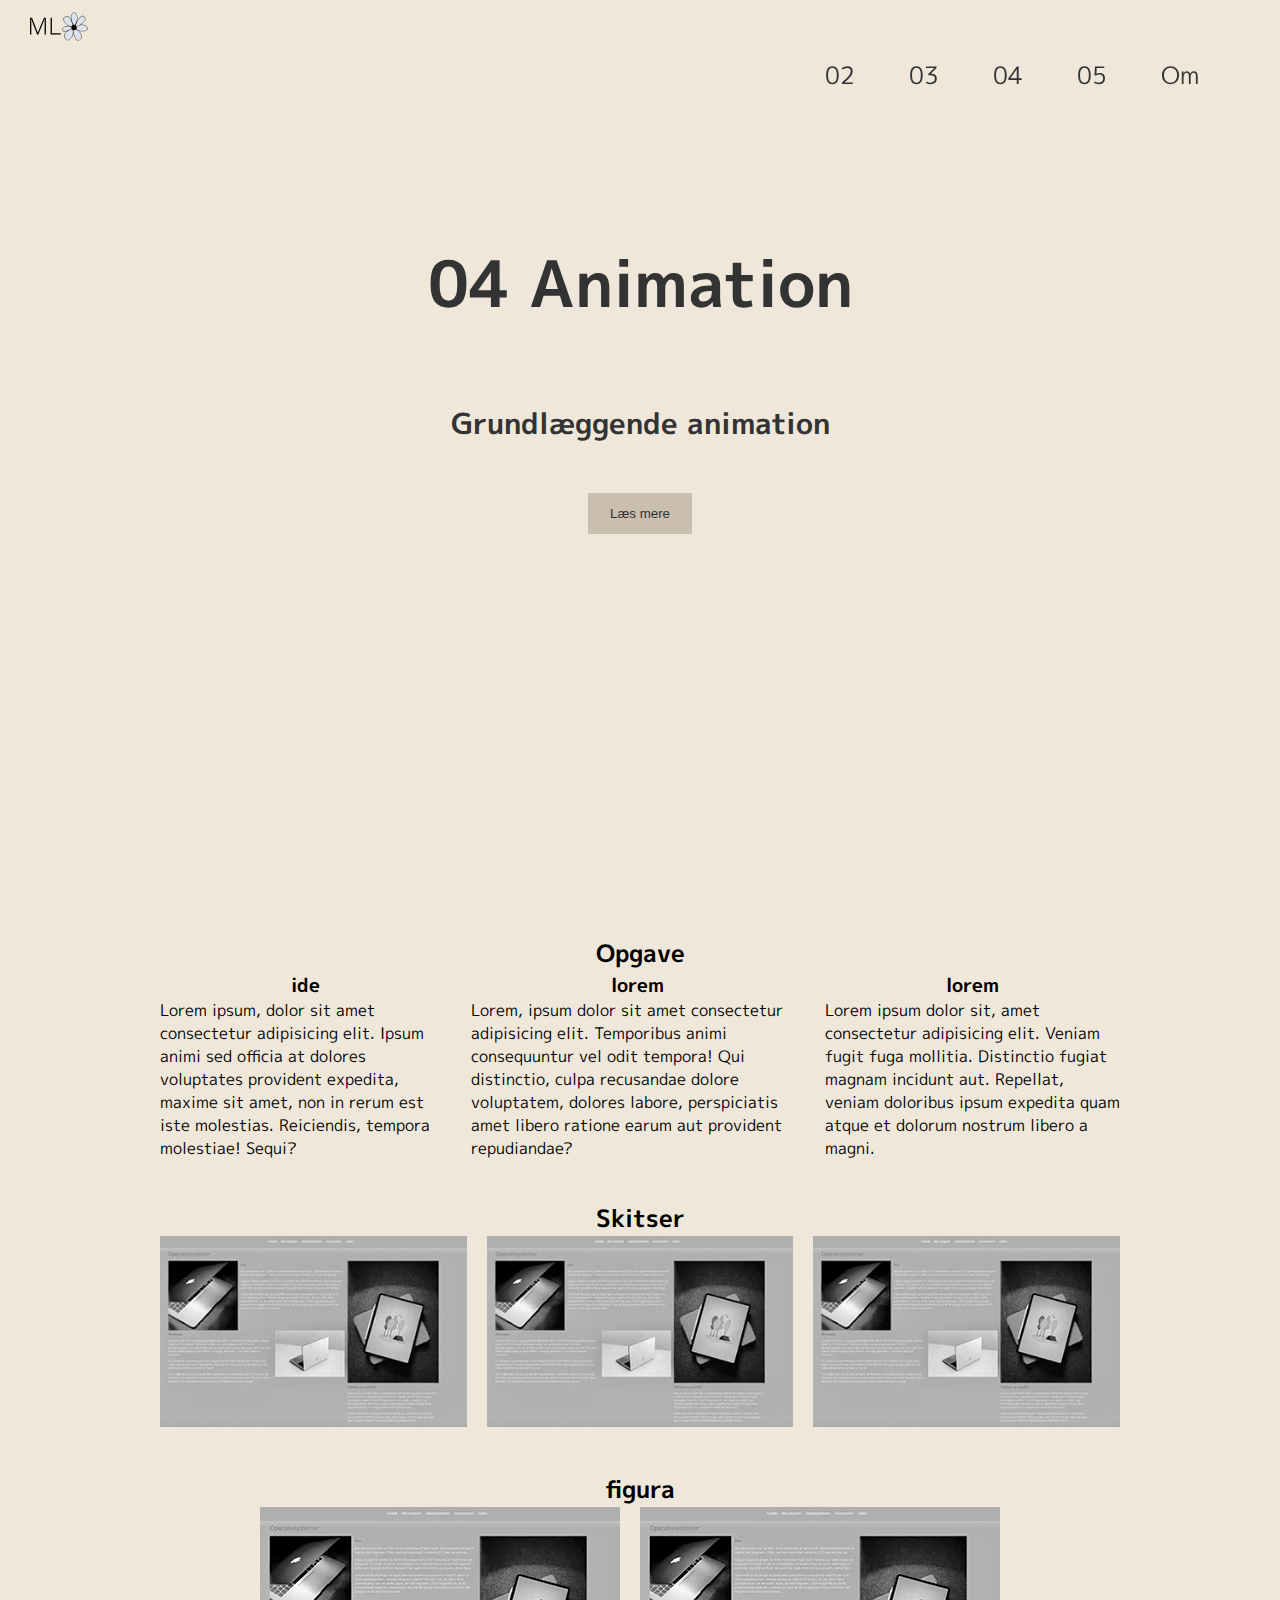
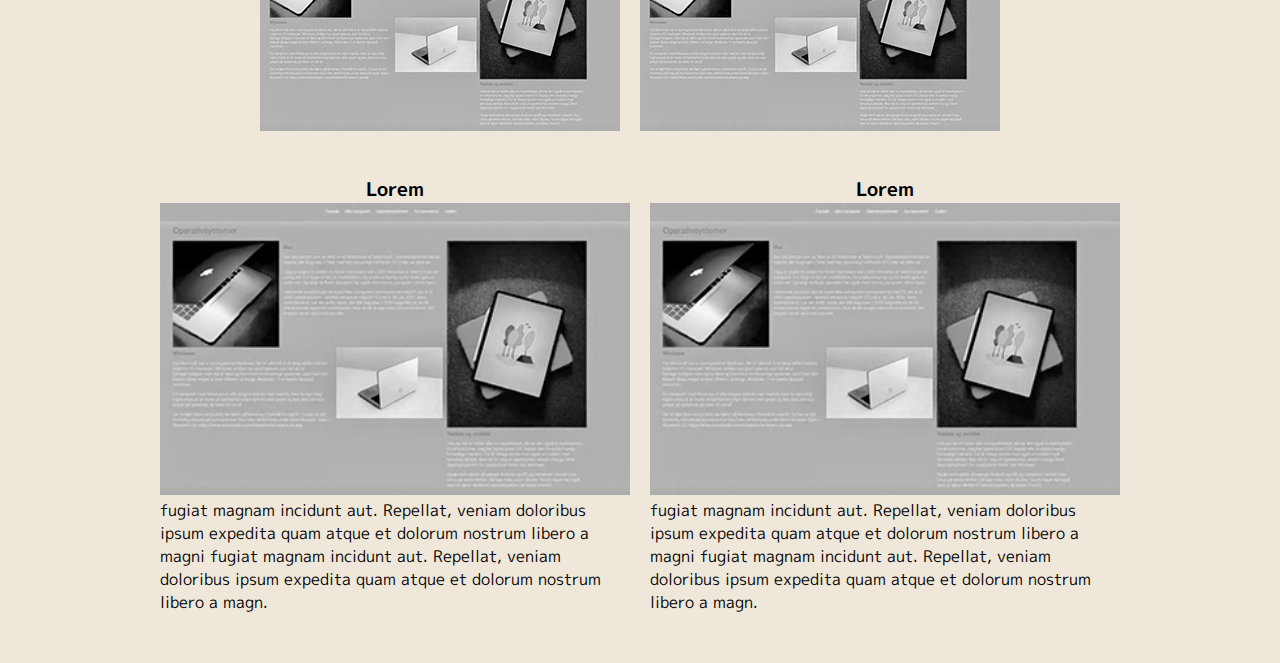
==== animation.html @ b6973601 "nye ændringer" ====
<!DOCTYPE html>
<html lang="da">

<head>
    <meta charset="UTF-8">
    <meta name="viewport" content="width=device-width, initial-scale=1.0">
    <title>Document</title>
    <style>
        @import url('https://fonts.googleapis.com/css2?family=Dela+Gothic+One&family=M+PLUS+1p:wght@100&family=Open+Sans&family=Oranienbaum&family=Oregano&family=PT+Sans+Narrow&family=Rajdhani&family=Roboto:wght@100&display=swap');
    </style>
    <link rel="stylesheet" href="style.css">
</head>

<body>
    <header>

        <div class="logo">
            <a href="index.html">
                <img src="svg/svglogo.svg" alt="logo">
            </a>
        </div>
        <nav>
            <div class="menuikkeforsiden">


                <ul class="menu">

                    <li><a href="web.html">02</a></li>
                    <li><a href="ux.html">03</a></li>
                    <li><a href="animation.html">04</a></li>
                    <li><a href="indhold.html">05</a></li>
                    <li><a href="om.html">Om</a></li>
                </ul>
            </div>


            <div class="burger">
                <div class="line"></div>
                <div class="line"></div>
                <div class="line"></div>
            </div>
        </nav>


    </header>

    <main>
        <div class="fullscreen">

            <div class="web_overskrifth1">
                <h1> 04 Animation</h1>
            </div>

            <div class="web_overskrift">
                <h2> Grundlæggende animation</h2>

            </div>
            <div class="buttonContainer">
                <button class="scroll-down-btn" onclick="scrollToTarget()">
                    Læs mere

                </button>

            </div>
        </div>





        <div class="subjectWrapper">

            <div id="scroll-target" class=" starttekstcontainer04">
                <div class="headline">
                    <h2> Opgave</h2>
                </div>
                <div class="ide">
                    <div>
                        <h3> ide </h3>
                        <p> Lorem ipsum, dolor sit amet consectetur adipisicing elit. Ipsum animi sed officia at dolores
                            voluptates provident expedita, maxime sit amet, non in rerum est iste molestias. Reiciendis,
                            tempora molestiae! Sequi? </p>
                    </div>
                    <div>
                        <h3> lorem </h3>
                        <p> Lorem, ipsum dolor sit amet consectetur adipisicing elit. Temporibus animi consequuntur vel
                            odit
                            tempora! Qui distinctio, culpa recusandae dolore voluptatem, dolores labore, perspiciatis
                            amet
                            libero ratione earum aut provident repudiandae?</p>
                    </div>
                    <div>
                        <h3>lorem </h3>
                        <p> Lorem ipsum dolor sit, amet consectetur adipisicing elit. Veniam fugit fuga mollitia.
                            Distinctio
                            fugiat magnam incidunt aut. Repellat, veniam doloribus ipsum expedita quam atque et dolorum
                            nostrum libero a magni.</p>
                    </div>
                </div>


            </div>
            <div class="animationImgContainer">
                <h2>Skitser</h2>
                <div class="ide">
                    <div><img src="img/billederwebp/studie1.jpg" alt=""></div>
                    <div><img src="img/billederwebp/studie1.jpg" alt=""></div>
                    <div><img src="img/billederwebp/studie1.jpg" alt=""></div>

                </div>
                <h2>figura</h2>
                <div class="ide">
                    <div><img src="img/billederwebp/studie1.jpg" alt=""></div>
                    <div><img src="img/billederwebp/studie1.jpg" alt=""></div>
                    <div></div>

                </div>

            </div>

            <div class="ide">
                <div>
                    <h3>Lorem</h3>
                    <img src=" img/billederwebp/studie1.jpg" alt="">
                    <p>fugiat magnam incidunt aut. Repellat, veniam doloribus ipsum expedita quam atque et dolorum
                        nostrum libero a magni fugiat magnam incidunt aut. Repellat, veniam doloribus ipsum expedita
                        quam atque et dolorum
                        nostrum libero a magn.
                    </p>
                </div>
                <div>
                    <h3>Lorem</h3>
                    <img src="img/billederwebp/studie1.jpg" alt="">
                    <p>fugiat magnam incidunt aut. Repellat, veniam doloribus ipsum expedita quam atque et dolorum
                        nostrum libero a magni fugiat magnam incidunt aut. Repellat, veniam doloribus ipsum expedita
                        quam atque et dolorum
                        nostrum libero a magn.
                    </p>
                </div>

            </div>

        </div>





    </main>


    <script src="script.js"></script>
</body>

</html>
---- style.css ----
* {
  margin: 0;
  padding: 0;
  box-sizing: border-box;
}
img {
  width: 100%;
}
p,
h1,
h2,
h3 {
  font-family: "M PLUS 1p", sans-serif;
}

header nav ul {
  position: sticky;
  top: 0;
  padding: 1rem 4rem;
}

/* Min forside overskrift h1 */

.forsideoverskrift h1 {
  color: #333;
  text-align: center;
  padding: 1em;
  display: flex;
  justify-content: center;
  padding: 20px;
  background-color: #efe7da;
  font-family: "M PLUS 1p", sans-serif;
  font-size: 4.2rem;
  margin-bottom: 5%;
}

body {
  margin: 0;
  padding: 0;
  background-color: #efe7da;
}

/* Menu på forsiden */

.menu a {
  display: block;
  /* padding: 7px 78px; */
  padding-inline: 60px;
  color: #333;
  text-decoration: none;
  transition: color 0.3s;
  text-align: end;
  font-size: x-large;
  text-align: center;
  font-family: "M PLUS 1p", sans-serif;
}

@media screen and (min-width: 800px) {
}

.menu {
  display: flex;
  list-style: none;
  justify-content: center;
}

.menu a:hover {
  color: #c5ad81;
}

.menu li:last-child {
  margin-right: 0;
  position: relative;
  bottom: -5px;
}

.logo {
  margin-top: -9px;
  margin-left: 10px;
}

.logo img {
  width: 90px;
}

/*menu  web, ux, animation, indhold, om */

.menuikkeforsiden {
  list-style: none;
  margin: 0;
  padding: 0;
  display: flex;
  justify-content: flex-end; /* Ændret til flex-end for at placere elementerne til højre */
}

.menuikkeforsiden li {
  margin-left: 20px;
}

.menuikkeforsiden a {
  padding: 17px;
  color: #333;
  text-decoration: none;
  transition: color 0.3s;
  font-size: x-large;
  margin-top: -54%;
}

.menuikkeforsiden a:hover {
  color: #c5ad81;
}

header h1 {
  margin: 0;
  margin: 8px;
  font-size: 5.5rem;
  position: relative;
  top: -19px;
  color: #333;
  font-family: "M PLUS 1p", sans-serif;
}

/* main forside */

.headlinecontainer {
  margin-bottom: 40px;
}

main .grid_forside h2 {
  display: grid;
  grid-template-columns: 1fr;
  gap: 0px;
  text-align: center;
  font-size: 2rem;
  color: #333;
  font-family: "M PLUS 1p", sans-serif;
  gap: 0px;
  margin-top: -5%;
}

header h1 {
  margin: 0;
  margin: 8px;
  font-size: 5.5rem;
  position: relative;
  top: -19px;
  color: #333;
  font-family: "M PLUS 1p", sans-serif;
}

/* forside titel og billede (grids og style) og mobil  */

.grid_1_1_1_1billede {
  display: grid;
  grid-template-columns: 1fr;
  gap: 20px;
  margin-inline: 50px;
  margin-bottom: 40px;
  padding-top: 47px;
}

@media screen and (min-width: 800px) {
  .grid_1_1_1_1billede {
    grid-template-columns: 1fr 1fr;
  }
}
@media screen and (min-width: 1200px) {
  .grid_1_1_1_1billede {
    grid-template-columns: 1fr 1fr 1fr 1fr;
  }
}

.grid_1_1_1_1billede > div {
  justify-self: center;
}

.grid_1_1_1_1billede div p {
  padding-bottom: 30px;
  text-align: center;
  font-family: "M PLUS 1p", sans-serif;
  color: #98765d;
  font-size: 1.1rem;
}

.grid_1_1_1_1billede > img {
  max-width: 350px;
  justify-self: center;
}

.grid_1_1_1_1billede img {
  object-fit: cover;
  gap: 5%;
}

.grid1_1_1_1titel {
  display: grid;
  grid-template-columns: repeat(4, 1fr);
  gap: 27px;
  color: #c4b3a7;
  margin-left: 9%;
  font-size: 1.1rem;
  margin-top: 11%;
}

.grid1_1_1_1titel > div {
  display: flex;
  align-items: center;
  text-align: center; /* Centrer teksten i midten af cellen */
  margin-bottom: 41%;
}

/* Mobil forside billeder */
@media screen and (max-width: 768px) {
  .grid1_1_1_1titel {
    grid-template-columns: 1fr;
    margin-left: 0;
    text-align: center; /* Centrer teksten for mindre skærme */
  }
}

/* 02 web titel og billede og knap */

.web h3 {
  text-align: center;
  padding-inline: 8%;
  margin-top: 3%;
  display: grid;
  grid-template-columns: 2fr 2fr 2fr 2fr;
  font-size: 1.3rem;
  color: #c4b3a7;
}

.webbillede1 {
  display: grid;
  margin-left: 8%;
}

.ux h3 {
  text-align: center;
  padding-inline: 8%;
  margin-top: 3%;
  display: grid;
  font-size: 1.3rem;
  color: #c4b3a7;
}

/* 02 site grid + billede + tekst */

.tekststart02 p {
  text-align: center;
  margin-inline: 1%;
  padding-inline: 24%;
  margin-top: 2%;
  font-family: "M PLUS 1p", sans-serif;
  font-size: 1.1rem;
  padding-bottom: 3%;
}

.tekststart02 h3 {
  text-align: center;
  margin-inline: 18%;
  padding-inline: 8%;
  margin-top: 40px;
  font-family: "M PLUS 1p", sans-serif;
  font-size: 1.6rem;
}

.tekstpbillederaf {
  text-align: center;
  margin-top: -8%;
}

.tekstpbillederaf h3 {
  margin-top: 17%;
}

.web_overskrift {
  margin: 8px;
  font-size: 1.2rem;
  color: #333;
  font-family: "M PLUS 1p", sans-serif;
  text-align: center;
}

/* 02 knap */

.web_knap {
  display: block;
  margin: 30px auto;
  width: 150px;
  border: 2px solid #fff;
  border-radius: 0px;
  color: #000;
  text-align: center;
  line-height: 40px;
  text-decoration: none;
}

/* efter scroll down på 02 */

.gridtitelstudie {
  color: #333;
  margin-top: 5%;
  font-size: 1.4rem;
}

.gridkode {
  color: #333;
  text-align: center;
  font-size: 1.3rem;
  margin-top: 6%;
  font-family: "M PLUS 1p", sans-serif;
}

.studieunderoverskrift {
  color: #333;
  text-align: center;
  margin-top: 6%;
  font-size: 1.4rem;
  font-family: "M PLUS 1p", sans-serif;
}

.web1 {
  display: grid;
  grid-template-columns: 2fr 2fr 2fr 2fr;
  gap: 6px;
  color: #c4b3a7;
  margin-top: 9%;
  margin-left: 71%;
}

.web2 {
  display: grid;
  grid-template-columns: 2fr 2fr 2fr 2fr;
  gap: 6px;
  color: #c4b3a7;
  margin-top: 9%;
  margin-left: 107%;
  align-content: center;
  margin-bottom: 44px;
}

.web_overskrifth1 {
  color: #333;
  text-align: center;
  padding: 1em;
  display: flex;
  justify-content: center;
  padding: 20px;
  background-color: #efe7da;
  font-family: "M PLUS 1p", sans-serif;
  font-size: 2rem;
  margin-top: 7%;
  padding-bottom: 5%;
}

.tekstpbillederaf h3 {
  color: #333;
  text-align: center;
  padding: 1em;
  display: flex;
  justify-content: center;
  padding: 20px;
  background-color: #efe7da;
  font-family: "M PLUS 1p", sans-serif;
  font-size: 1.8rem;
  margin-top: 26%;
}

/* hover forside billeder + link til forside billederne */

.web {
  transition: transform 0.3s; /* Gør overgangen glat over 0,3 sekunder */
}

.web:hover {
  transform: scale(1.1);
}

.weblink {
  position: relative;
  display: inline-block;
}

.hover-tekst {
  position: absolute;
  top: 50%;
  left: 50%;
  transform: translate(-50%, -50%);
  opacity: 0;
  transition: opacity 0.3s;
}

/* Scroll down knap */

.buttonContainer {
  justify-content: center;
  padding-top: 40px;
  display: none;
}

@media screen and (min-width: 800px) {
  .buttonContainer {
    display: flex;
  }
}

.scroll-down-btn {
  background-color: #c1b6a4;
  padding: 13px 22px;
  border: 0px solid #fff;
  border-radius: 0px;
  z-index: 999;
  cursor: pointer;
  opacity: 0.8;
  transition: opacity 0.3s ease;
}

.scroll-down-btn.clicked {
  opacity: 0;
  pointer-events: none; /* Deaktiver klik på knappen, når den er usynlig */
}

.scroll-down-btn a {
  color: #fff;
  text-decoration: none;
  display: flex;
  align-items: center;
}

.scroll-down-btn .arrow {
  margin-left: 5px;
}

.scroll-down-btn .arrow {
  margin-left: 5px;
}

/* 02 scroller ned studiestartprøve og kode */

.underoverskrift02studiestart h2 {
  color: #333;
  text-align: center;
  padding: 1em;
  display: grid;
  justify-content: center;
  padding: 2px;
  padding-bottom: 2px;
  background-color: #fffefd;
  font-size: 1.5rem;
  margin-top: 1%;
  padding-bottom: 1%;
  font-family: "M PLUS 1p", sans-serif;
}

.webbillede2 {
  grid-template-columns: 1fr 1fr 1fr;
  display: grid;
  margin-top: 2%;
}

.kode p {
  text-align: center;
  margin-inline: 1%;
  padding-inline: 14%;
  margin-top: 4%;
  font-family: "M PLUS 1p", sans-serif;
  font-size: 1.1rem;
}

/* 02 kode billeder */

.grid_1_1_1_3billede img {
  width: 360px;
  height: 214px;
  margin-left: 4%;
  margin-top: 2%;
}

.media h3 {
  color: #333;
  text-align: center;
  font-size: 1.5rem;
  font-family: "M PLUS 1p", sans-serif;
  margin-top: 6%;
  margin-bottom: 3%;
}

.mediaquery {
  width: 244px;
  height: 314px;
  margin-left: 2%;
  margin-top: 1%;
}

.mobiltekst {
  text-align: center;
  margin-inline: 1%;
  padding-inline: 14%;
  margin-top: 4%;
  font-family: "M PLUS 1p", sans-serif;
  font-size: 1.1rem;
}

/* 03 efter man scroller ned på forsiden */

.uxoverskrift1 {
  text-align: center;
  margin-inline: 18%;
  padding-inline: 8%;
  font-family: "M PLUS 1p", sans-serif;
  font-size: 1.3rem;
  color: #333;
  margin-top: 5%;
}

.tekststart03 p {
  text-align: center;
  margin-inline: 2%;
  padding-inline: 23%;
  margin-top: 2%;
  font-family: "M PLUS 1p", sans-serif;
  font-size: 1.1rem;
}

/* 03 billeder til brainstorm */
.gridux {
  display: grid;
  grid-template-columns: repeat(4, 1fr);
  gap: 27px;
  margin-left: 9%;
  font-size: 1.1rem;
  margin-top: 11%;
}

/* 03 procesdokumentation tekst */

.brainstormtekst {
  color: #333;
  font-size: 1.1rem;
  font-family: "M PLUS 1p", sans-serif;
  margin-left: 6%;
  margin-top: 2%;
}

.procesunderoverskrift1 {
  color: #333;
  font-size: 1.3rem;
  margin-left: 6%;
  margin-top: 8%;
}

.grid_1_1_1_4billede {
  display: grid;
  grid-template-columns: 1fr 1fr 1fr;
  gap: 34px;
  max-width: 817px;
  margin-left: 6%;
  margin-top: -3%;
}

.grid_1_1_1_4billede img {
  width: 109%;
  height: 139%;
}

.brainstormtekst1 {
  color: #333;
  font-size: 1.1rem;
  font-family: "M PLUS 1p", sans-serif;
  margin-left: 6%;
  margin-top: 7%;
}

/* Billede wireframes 03 */

.grid_1_1_1_5billede {
  display: grid;
  grid-template-columns: 1fr 1fr 1fr 1fr;
  gap: 20px;
  margin-left: 4%;
  margin-top: 1%;
}

.ux {
  padding-bottom: 4%;
}

/* BURGER */

.burger {
  width: 37px;
  height: 25px;
  cursor: pointer;
  margin-top: 5%;
  margin-left: 5%;
  z-index: 9999;
  position: relative;
}

.burger .line {
  width: 100%;
  height: 2px;
  background-color: #333;
  margin-bottom: 5px;
  transition: 0.2s linear;
  justify-content: left;
}
.burger {
  display: none;
  justify-content: left;
}
@media screen and (max-width: 800px) {
  .menu {
    display: none;
  }
  .burger {
    display: block;
  }
  .burger.active .line:nth-child(1) {
    transform: rotate(45deg) translate(5px, 5px);
    transition: 0.2s linear;
  }

  .burger.active .line:nth-child(2) {
    opacity: 0;
    transition: 0.15s linear;
  }

  .burger.active .line:nth-child(3) {
    transform: rotate(-45deg) translate(5px, -5px);
    transition: 0.2s linear;
  }

  nav.active .menu {
    display: block;
    background-color: #fff;
    position: absolute;
    top: 60px;
    left: 0;
    width: 100%;
    box-shadow: 0 0 10px rgba(0, 0, 0, 0.1);
    z-index: 1;
    padding-left: 4rem;
  }

  nav.active .menu li {
    margin: 10px 20px;
  }

  nav.active .menu a {
    font-size: 34px;
    margin-top: -2%;
  }
}

/* animation */

.subjectWrapper {
  max-width: 1000px;
  margin-inline: auto;
  padding-inline: 10px;
}

.headline {
  text-align: center;
}

.ide > div {
  margin-inline: 10px;
  margin-bottom: 40px;
}

@media screen and (min-width: 800px) {
  .ide {
    display: flex;
    justify-content: center;
  }
}

.animationImgContainer > h2 {
  text-align: center;
}

.ide h3 {
  text-align: center;
}

@media screen and (min-width: 800px) {
  .fullscreen {
    height: 80vh;
  }
}
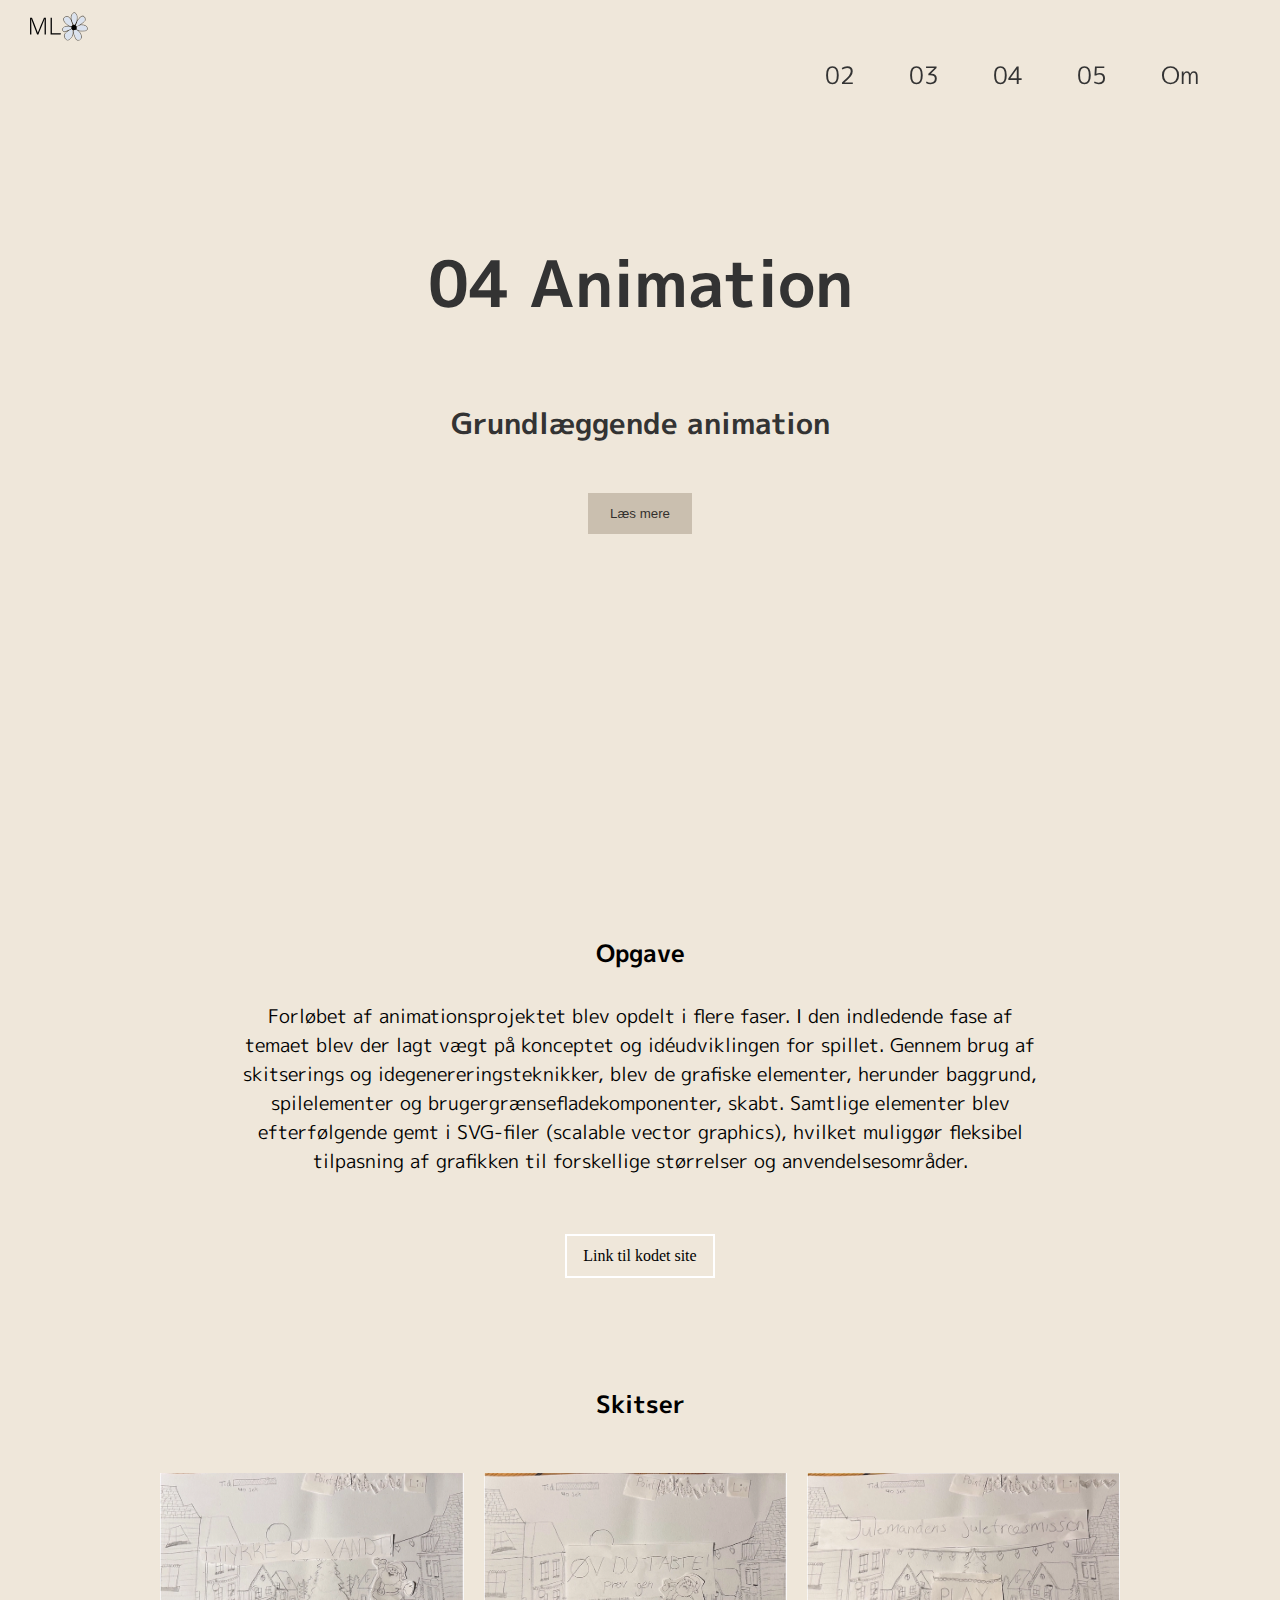
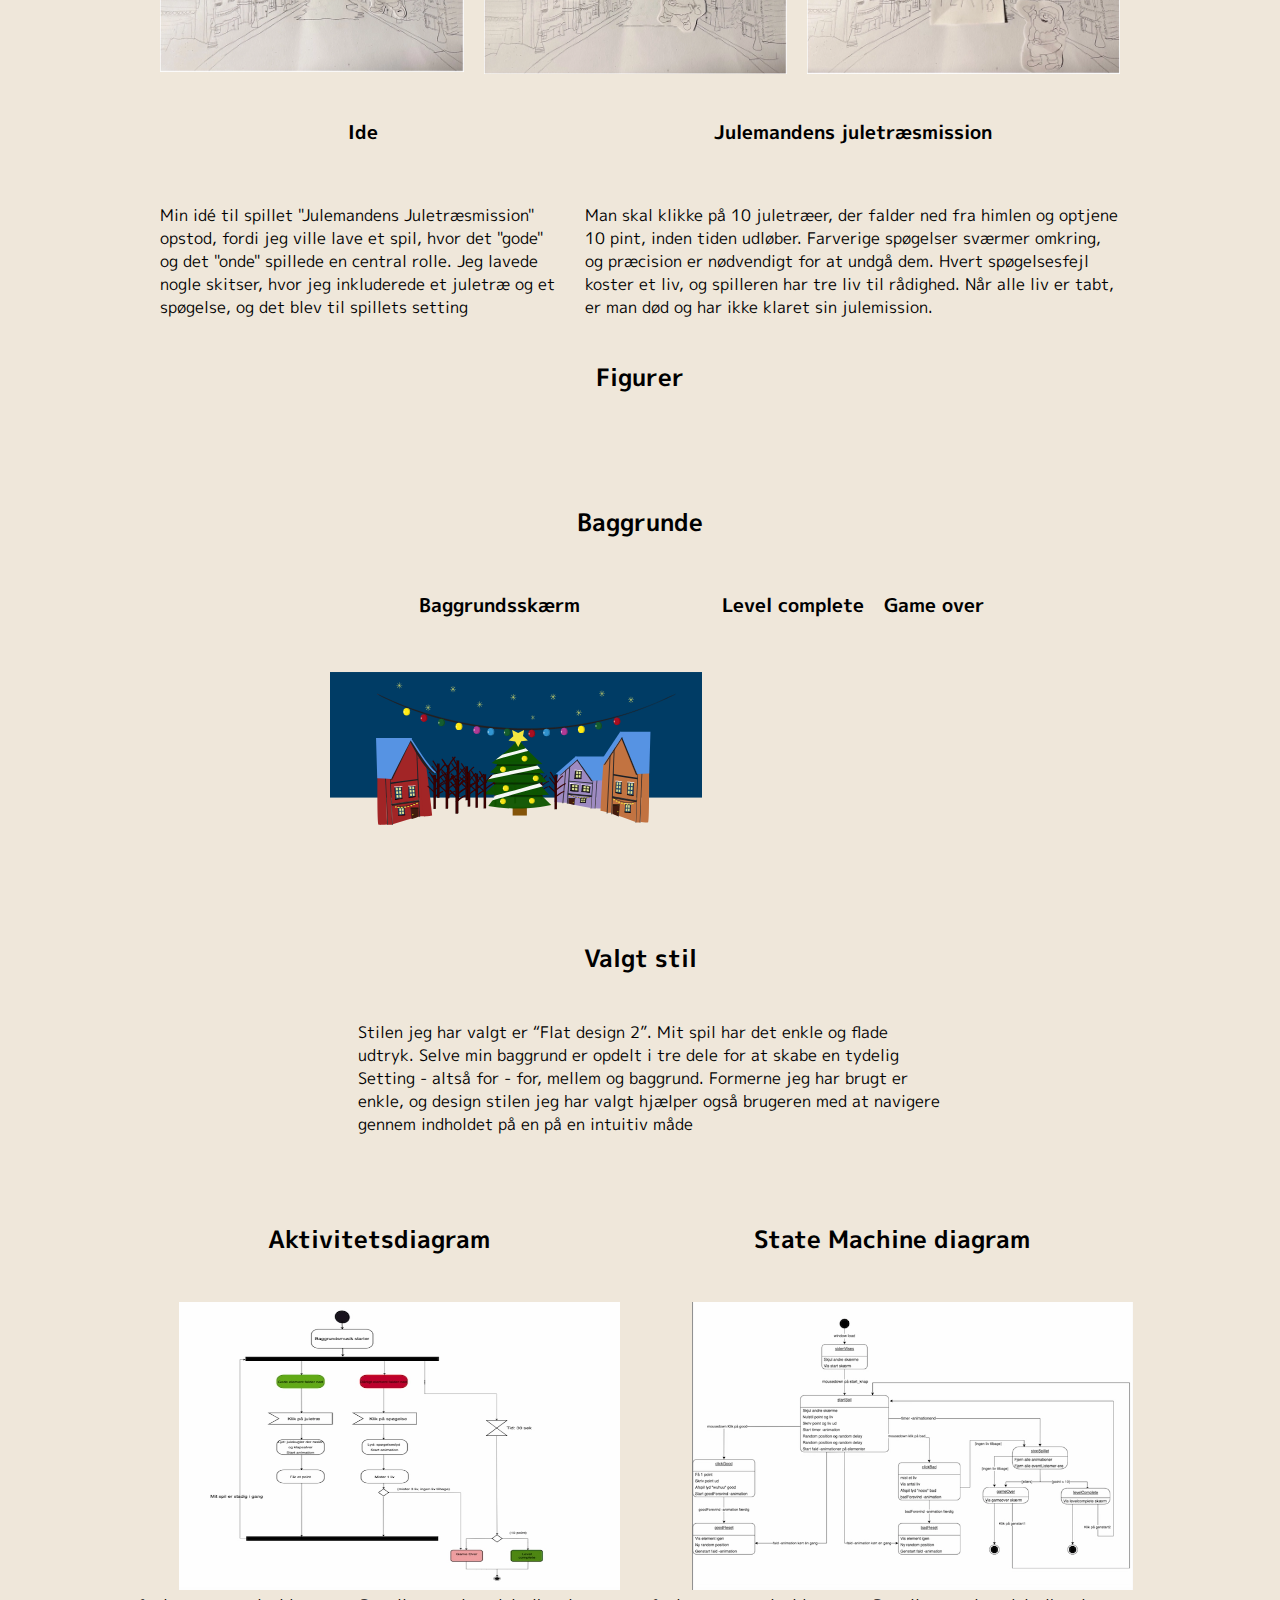
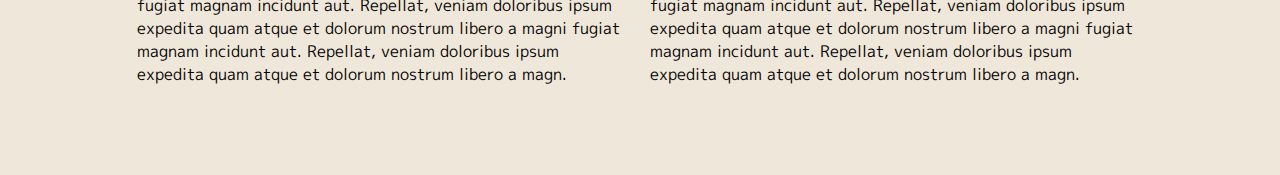
==== commit 9632cb47: "nye" ====
--- a/animation.html
+++ b/animation.html
@@ -73,78 +73,175 @@
             <div id="scroll-target" class=" starttekstcontainer04">
                 <div class="headline">
                     <h2> Opgave</h2>
-                </div>
-                <div class="ide">
-                    <div>
-                        <h3> ide </h3>
-                        <p> Lorem ipsum, dolor sit amet consectetur adipisicing elit. Ipsum animi sed officia at dolores
-                            voluptates provident expedita, maxime sit amet, non in rerum est iste molestias. Reiciendis,
-                            tempora molestiae! Sequi? </p>
-                    </div>
-                    <div>
-                        <h3> lorem </h3>
-                        <p> Lorem, ipsum dolor sit amet consectetur adipisicing elit. Temporibus animi consequuntur vel
-                            odit
-                            tempora! Qui distinctio, culpa recusandae dolore voluptatem, dolores labore, perspiciatis
-                            amet
-                            libero ratione earum aut provident repudiandae?</p>
-                    </div>
-                    <div>
-                        <h3>lorem </h3>
-                        <p> Lorem ipsum dolor sit, amet consectetur adipisicing elit. Veniam fugit fuga mollitia.
-                            Distinctio
-                            fugiat magnam incidunt aut. Repellat, veniam doloribus ipsum expedita quam atque et dolorum
-                            nostrum libero a magni.</p>
-                    </div>
-                </div>
-
-
-            </div>
-            <div class="animationImgContainer">
-                <h2>Skitser</h2>
-                <div class="ide">
-                    <div><img src="img/billederwebp/studie1.jpg" alt=""></div>
-                    <div><img src="img/billederwebp/studie1.jpg" alt=""></div>
-                    <div><img src="img/billederwebp/studie1.jpg" alt=""></div>
-
-                </div>
-                <h2>figura</h2>
-                <div class="ide">
-                    <div><img src="img/billederwebp/studie1.jpg" alt=""></div>
-                    <div><img src="img/billederwebp/studie1.jpg" alt=""></div>
-                    <div></div>
-
-                </div>
-
-            </div>
-
-            <div class="ide">
-                <div>
-                    <h3>Lorem</h3>
-                    <img src=" img/billederwebp/studie1.jpg" alt="">
-                    <p>fugiat magnam incidunt aut. Repellat, veniam doloribus ipsum expedita quam atque et dolorum
-                        nostrum libero a magni fugiat magnam incidunt aut. Repellat, veniam doloribus ipsum expedita
-                        quam atque et dolorum
-                        nostrum libero a magn.
-                    </p>
-                </div>
-                <div>
-                    <h3>Lorem</h3>
-                    <img src="img/billederwebp/studie1.jpg" alt="">
-                    <p>fugiat magnam incidunt aut. Repellat, veniam doloribus ipsum expedita quam atque et dolorum
-                        nostrum libero a magni fugiat magnam incidunt aut. Repellat, veniam doloribus ipsum expedita
-                        quam atque et dolorum
-                        nostrum libero a magn.
-                    </p>
-                </div>
-
-            </div>
-
+                    <div class="p02headline">
+                        <p>Forløbet af animationsprojektet blev opdelt i flere faser. I den indledende fase af temaet
+                            blev der lagt vægt på
+                            konceptet og idéudviklingen for spillet. Gennem brug af skitserings og
+                            idegenereringsteknikker, blev de grafiske
+                            elementer, herunder baggrund, spilelementer og brugergrænsefladekomponenter, skabt. Samtlige
+                            elementer blev
+                            efterfølgende gemt i SVG-filer (scalable vector graphics), hvilket muliggør fleksibel
+                            tilpasning af grafikken til
+                            forskellige størrelser og anvendelsesområder. </p>
+                    </div>
+                    <a href="http://mayala.online/kea/04_animation/website/" class="web_knap"> Link til kodet
+                        site</a>
+
+                </div>
+
+                <div class="animationImgContainer">
+                    <h2>Skitser</h2>
+                    <div class="ide">
+                        <div><img class="" src="img/billederwebp/vinder12.webp" alt=""></div>
+                        <div><img src="img/billederwebp/taberskærmskit.webp" alt=""></div>
+                        <div><img class="skitsebillede" src="img/billederwebp/start.webp" alt=""></div>
+
+
+
+                    </div>
+
+
+                    <div class="ide">
+                        <div>
+                            <h3> Ide </h3>
+                            <p> Min idé til spillet "Julemandens Juletræsmission" opstod, fordi jeg ville lave et spil,
+                                hvor det "gode" og det "onde"
+                                spillede en central rolle. Jeg lavede nogle skitser, hvor jeg inkluderede et juletræ og
+                                et spøgelse, og det blev til
+                                spillets setting
+                            </p>
+                        </div>
+                        <div>
+                            <h3> Julemandens juletræsmission</h3>
+                            <p> Man skal klikke på 10 juletræer, der falder ned fra himlen og optjene 10 pint, inden
+                                tiden udløber. Farverige spøgelser sværmer omkring, og præcision er nødvendigt for at
+                                undgå dem. Hvert spøgelsesfejl koster et liv, og spilleren har tre liv til rådighed. Når
+                                alle
+                                liv er tabt, er man død og har ikke klaret sin julemission.</p>
+                        </div>
+
+                    </div>
+
+                </div>
+
+
+
+                <div class="animationImgContainer">
+                    <h2>Figurer</h2>
+                    <div class="ide">
+                        <div><img class="svg" src="svg/figurerrigtig.svg" alt=""></div>
+
+
+
+
+
+                    </div>
+                    <div class="animationImgContainer">
+                        <h2>Baggrunde</h2>
+                        <div class="ide">
+                            <div>
+                                <h3> Baggrundsskærm </h3>
+                                <img class="svgbag" src="svg/baggrund-kopi.svg" alt="">
+                            </div>
+                            <div>
+                                <h3> Level complete </h3>
+                                <img class="svgvinder" src="svg/vinderskærm-kopi.svg" alt="">
+                            </div>
+                            <div>
+                                <h3> Game over </h3>
+                                <img class="svggameover" src="svg/gameoverrr-kopi.svg" alt="">
+                            </div>
+
+                        </div>
+
+
+
+
+
+                        <div class="ide">
+                            <div>
+                                <div class="stil">
+                                    <h2> Valgt stil </h2>
+                                </div>
+                                <div class="stilp">
+                                    <p>Stilen jeg har valgt er “Flat design 2”. Mit spil har det enkle og flade udtryk.
+                                        Selve min baggrund er opdelt i tre dele
+                                        for at skabe en tydelig Setting - altså for - for, mellem og baggrund. Formerne
+                                        jeg har brugt er enkle, og design stilen
+                                        jeg har valgt hjælper også brugeren med at navigere gennem indholdet på en
+                                        på en intuitiv måde
+                                    </p>
+                                </div>
+                            </div>
+
+
+                        </div>
+                    </div>
+
+
+                </div>
+                <div class="animationImgContainer">
+                    <div class="ide">
+                        <div>
+                            <div class="stil">
+                                <h2>Aktivitetsdiagram</h2>
+                            </div>
+
+
+
+                            <div><img class="aktivi" src="img/billederwebp/aktivitetsdiagram-kopi.webp" alt=""></div>
+                            <div>
+                                <p>fugiat magnam incidunt aut. Repellat, veniam doloribus ipsum expedita
+                                    quam atque et
+                                    dolorum
+                                    nostrum libero a magni fugiat magnam incidunt aut. Repellat, veniam
+                                    doloribus ipsum
+                                    expedita
+                                    quam atque et dolorum
+                                    nostrum libero a magn.
+                                </p>
+                            </div>
+                        </div>
+
+
+                        <div class="ide">
+                            <div>
+                                <div class="stil">
+                                    <h2>State Machine diagram</h2>
+                                </div>
+
+                                <div><img class="state" src="img/billederwebp/statemachine-kopi.webp" alt="">
+                                </div>
+                                <div>
+                                    <p>fugiat magnam incidunt aut. Repellat, veniam doloribus ipsum expedita
+                                        quam atque et
+                                        dolorum
+                                        nostrum libero a magni fugiat magnam incidunt aut. Repellat, veniam
+                                        doloribus ipsum
+                                        expedita
+                                        quam atque et dolorum
+                                        nostrum libero a magn.
+                                    </p>
+                                </div>
+
+                            </div>
+
+
+
+
+
+
+
+
+
+
+                        </div>
+                    </div>
+                </div>
+
+
+            </div>
         </div>
-
-
-
-
 
     </main>
 
--- a/style.css
+++ b/style.css
@@ -156,7 +156,7 @@
   gap: 20px;
   margin-inline: 50px;
   margin-bottom: 40px;
-  padding-top: 47px;
+  padding-top: 2px;
 }
 
 @media screen and (min-width: 800px) {
@@ -569,7 +569,7 @@
   font-size: 1.1rem;
   font-family: "M PLUS 1p", sans-serif;
   margin-left: 6%;
-  margin-top: 7%;
+  margin-top: 10%;
 }
 
 /* Billede wireframes 03 */
@@ -582,8 +582,16 @@
   margin-top: 1%;
 }
 
+.webwire {
+  margin-top: -4%;
+  margin-inline: -25%;
+  padding-inline: 21%;
+}
+
 .ux {
-  padding-bottom: 4%;
+  padding-left: 47%;
+  margin-left: -163%;
+  margin-top: -4%;
 }
 
 /* BURGER */
@@ -664,11 +672,70 @@
 
 .headline {
   text-align: center;
+  padding-bottom: 78px;
 }
 
 .ide > div {
   margin-inline: 10px;
   margin-bottom: 40px;
+}
+
+.skitsebillede {
+  width: 313px;
+  height: 201px;
+}
+
+.svg {
+  width: 462px;
+  margin-top: -134px;
+  margin-left: 55px;
+  margin-bottom: 28px;
+}
+
+.svgbag {
+  width: 372px;
+  margin-top: -10px;
+  margin-left: 33px;
+  height: 229px;
+}
+
+.svgvinder {
+  width: 358px;
+  margin-left: 47px;
+  margin-top: -10px;
+}
+
+.svggameover {
+  width: 358px;
+  margin-top: -10px;
+  margin-left: 47px;
+}
+
+.overskriftide {
+  margin-left: 50px;
+}
+
+.stil {
+  text-align: center;
+  padding-bottom: 45px;
+}
+
+.stilp {
+  padding-bottom: 45px;
+  margin-inline: 176px;
+  margin-left: 198px;
+}
+
+.state {
+  width: 441px;
+  height: 288px;
+  margin-left: 42px;
+}
+
+.aktivi {
+  width: 441px;
+  height: 288px;
+  margin-left: 42px;
 }
 
 @media screen and (min-width: 800px) {
@@ -680,10 +747,12 @@
 
 .animationImgContainer > h2 {
   text-align: center;
+  padding-bottom: 51px;
 }
 
 .ide h3 {
   text-align: center;
+  margin-bottom: 58px;
 }
 
 @media screen and (min-width: 800px) {
@@ -691,3 +760,46 @@
     height: 80vh;
   }
 }
+
+.p02headline p {
+  margin-inline: 1%;
+  padding-inline: 24%;
+  margin-top: 2%;
+  margin: 0; /* Fjern margin for at undgå ekstra mellemrum mellem sætningerne */
+  padding: 3% 93px; /* Juster padding efter behov */
+  font-family: "M PLUS 1p", sans-serif;
+  font-size: 1.2rem;
+}
+
+/* laver footer færdig !!! */
+
+footer {
+  background-color: white; /* Ændret til hvid baggrundsfarve */
+  padding-top: 2rem;
+  padding-bottom: 2rem;
+  position: fixed;
+  bottom: 0;
+  width: 100%;
+}
+
+.grid_footer {
+  display: grid;
+  grid-template-columns: 1fr 1fr;
+  align-items: center; /* Centrer indholdet vertikalt */
+  justify-content: space-between; /* Placer indholdet i siderne */
+  margin: 0 auto; /* Center footer vandret */
+  max-width: 1200px; /* Juster maksimal bredd */
+}
+
+.grid_footer > ul {
+  list-style: none;
+}
+
+.footer_logo {
+  width: 30%;
+  margin-left: 4rem;
+}
+
+.wiremobil img {
+  width: 50%;
+}
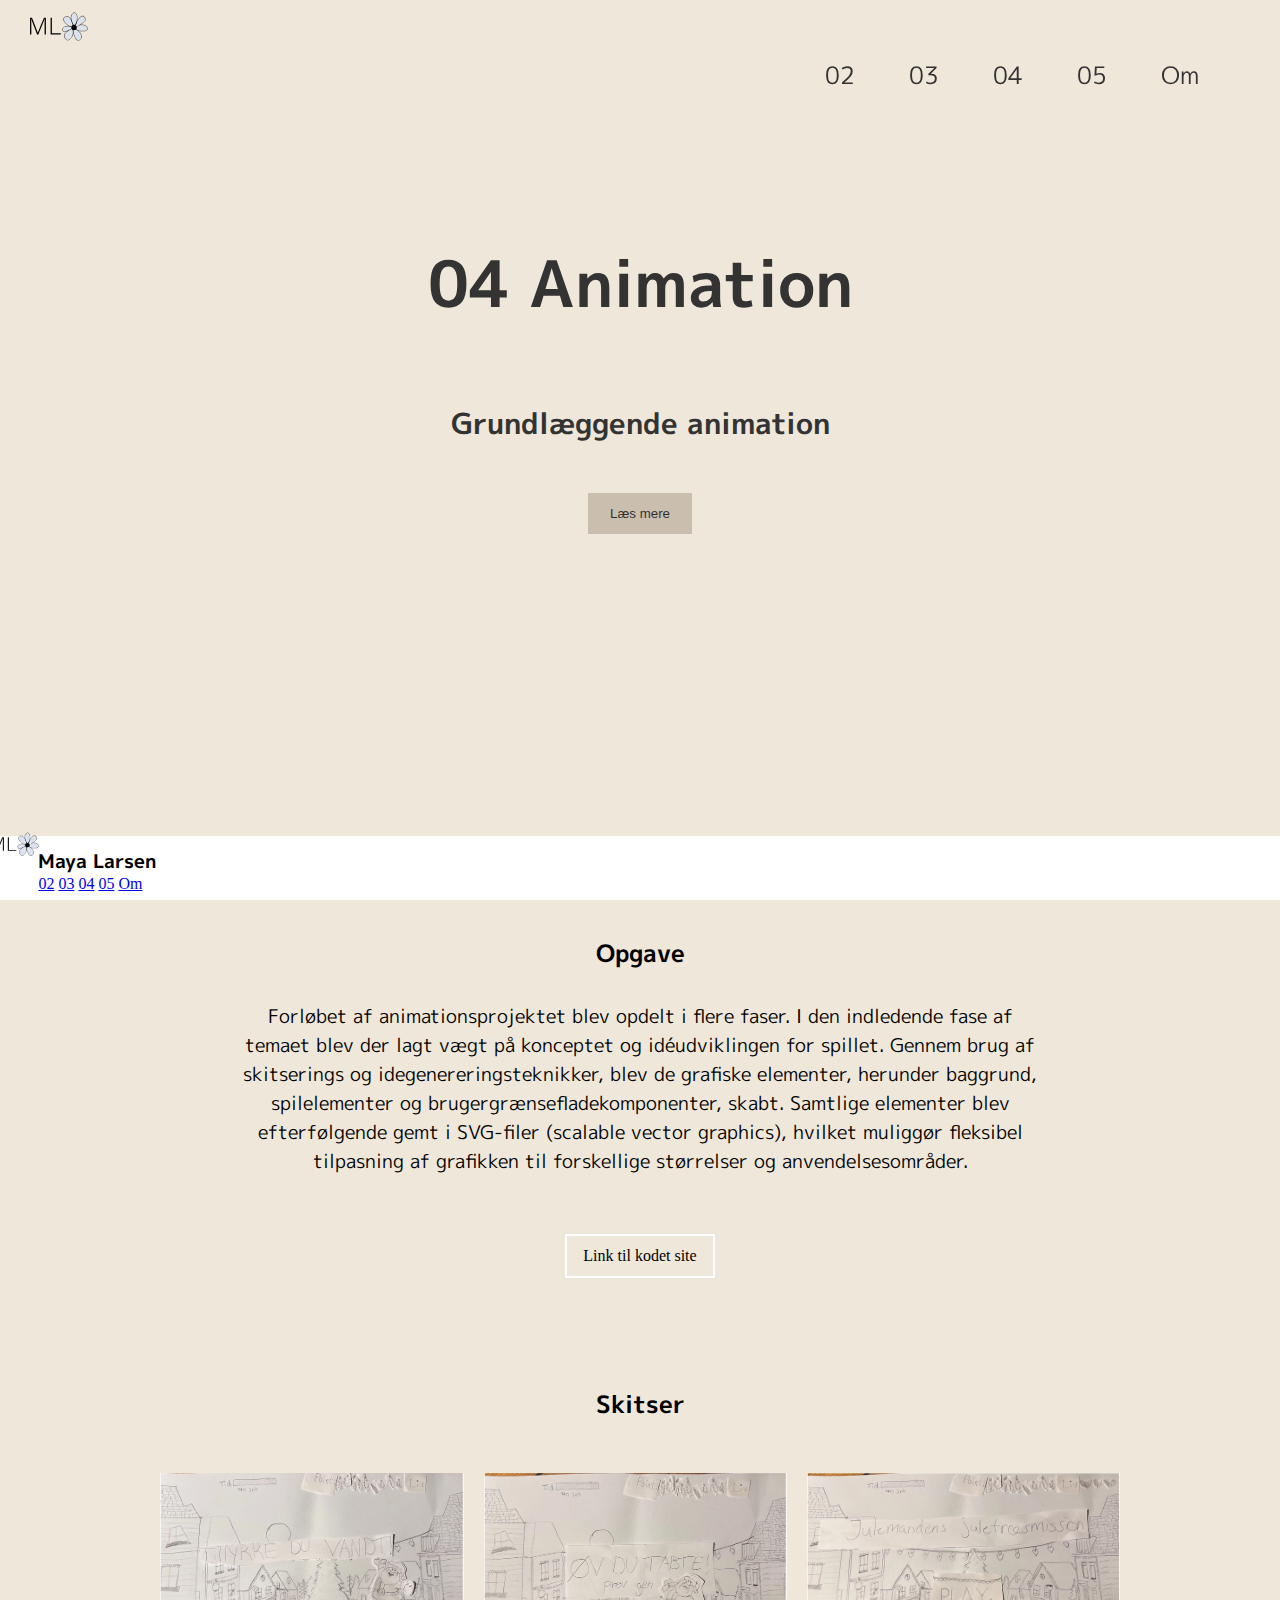
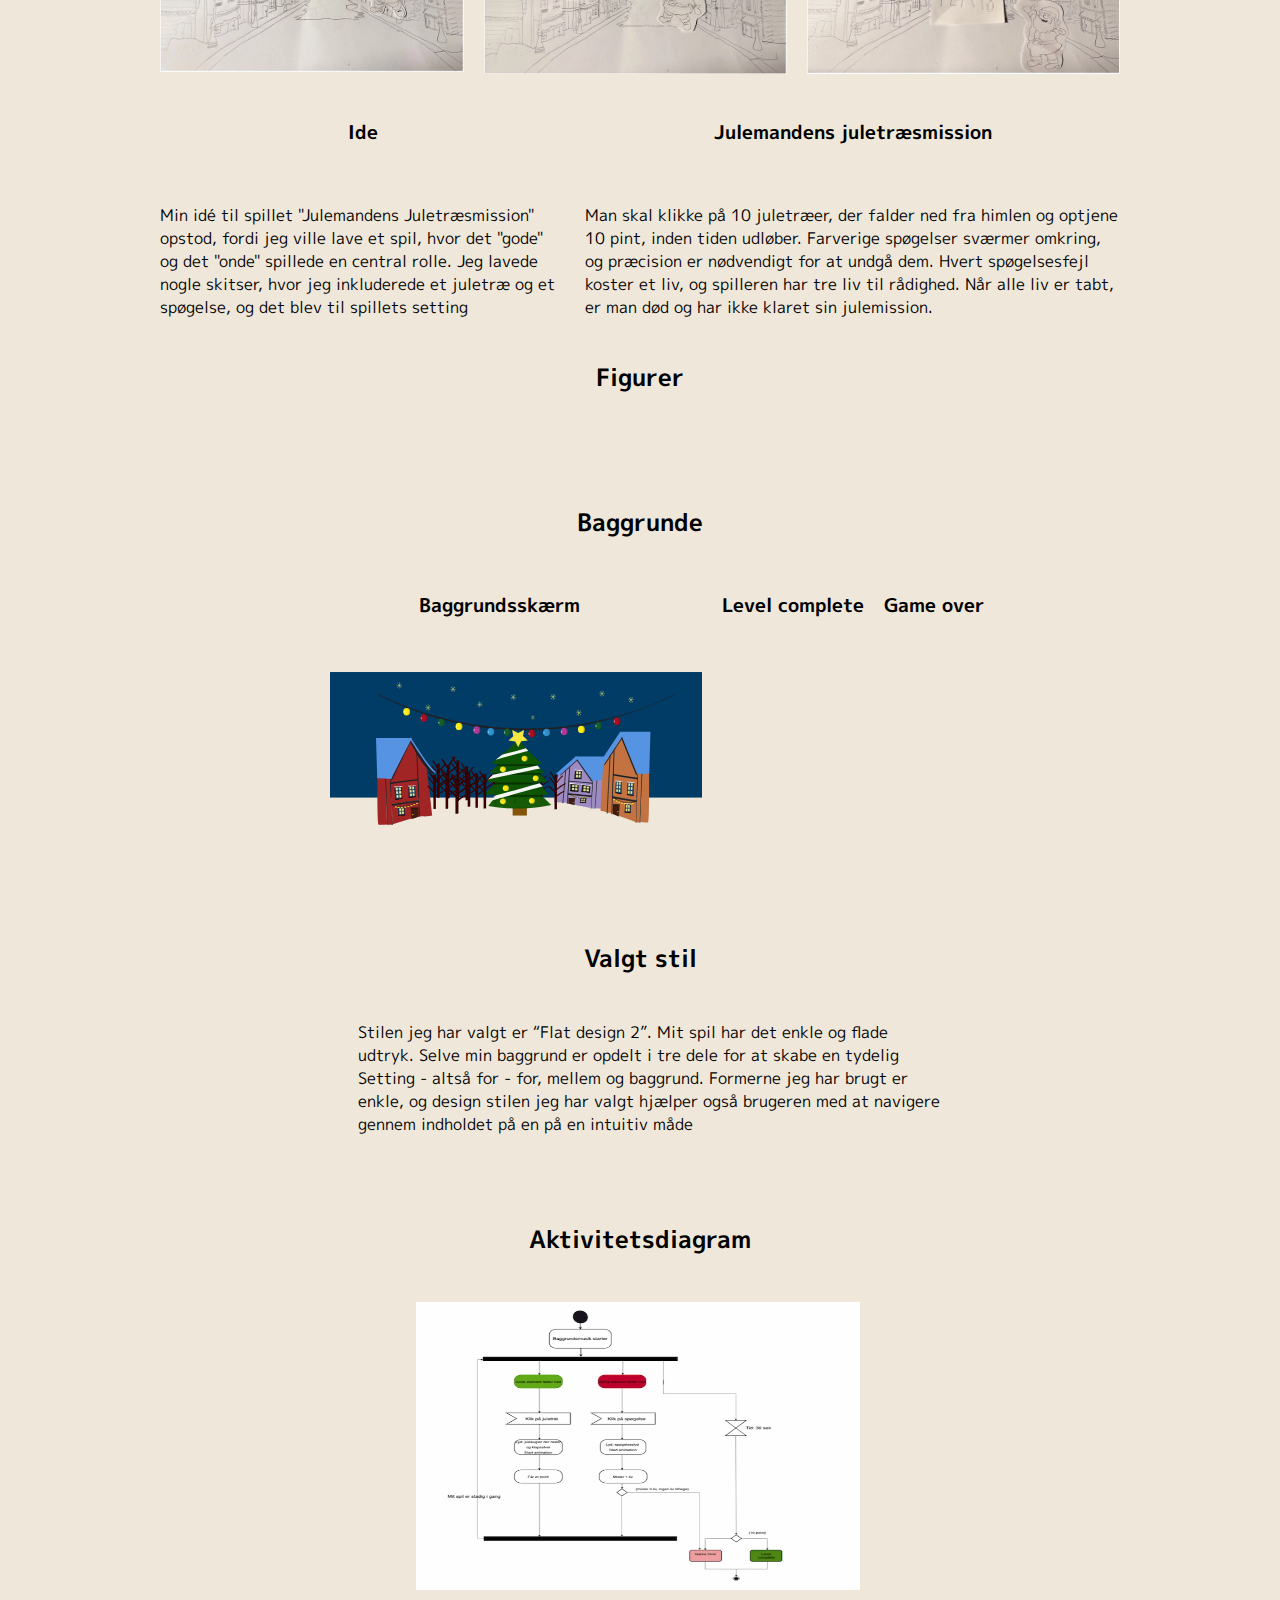
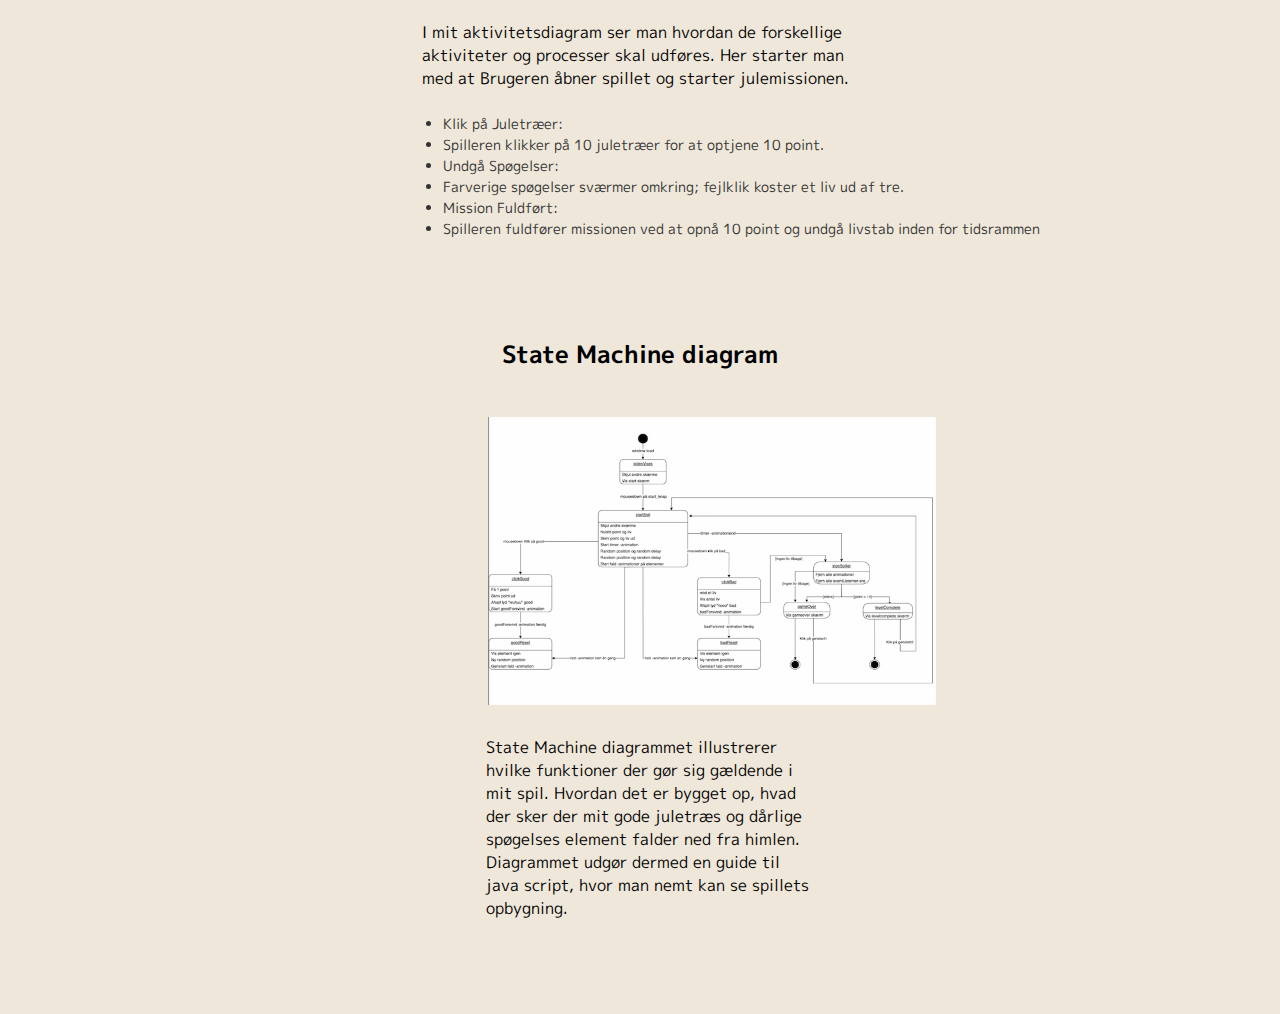
==== commit bc80c19e: "alt" ====
--- a/animation.html
+++ b/animation.html
@@ -8,6 +8,10 @@
     <style>
         @import url('https://fonts.googleapis.com/css2?family=Dela+Gothic+One&family=M+PLUS+1p:wght@100&family=Open+Sans&family=Oranienbaum&family=Oregano&family=PT+Sans+Narrow&family=Rajdhani&family=Roboto:wght@100&display=swap');
     </style>
+    <link rel="apple-touch-icon" sizes="180x180" href="/favicon_io-2/apple-touch-icon.png">
+    <link rel="icon" type="image/png" sizes="32x32" href="/favicon_io-2/favicon-32x32.png">
+    <link rel="icon" type="image/png" sizes="16x16" href="/favicon_io-2/favicon-16x16.png">
+    <link rel="manifest" href="/favicon_io-2/site.webmanifest">
     <link rel="stylesheet" href="style.css">
 </head>
 
@@ -191,57 +195,121 @@
 
                             <div><img class="aktivi" src="img/billederwebp/aktivitetsdiagram-kopi.webp" alt=""></div>
                             <div>
-                                <p>fugiat magnam incidunt aut. Repellat, veniam doloribus ipsum expedita
-                                    quam atque et
-                                    dolorum
-                                    nostrum libero a magni fugiat magnam incidunt aut. Repellat, veniam
-                                    doloribus ipsum
-                                    expedita
-                                    quam atque et dolorum
-                                    nostrum libero a magn.
-                                </p>
-                            </div>
-                        </div>
-
-
-                        <div class="ide">
-                            <div>
-                                <div class="stil">
-                                    <h2>State Machine diagram</h2>
-                                </div>
-
-                                <div><img class="state" src="img/billederwebp/statemachine-kopi.webp" alt="">
-                                </div>
-                                <div>
-                                    <p>fugiat magnam incidunt aut. Repellat, veniam doloribus ipsum expedita
-                                        quam atque et
-                                        dolorum
-                                        nostrum libero a magni fugiat magnam incidunt aut. Repellat, veniam
-                                        doloribus ipsum
-                                        expedita
-                                        quam atque et dolorum
-                                        nostrum libero a magn.
+                                <div class="statetekst">
+                                    <p>I mit aktivitetsdiagram ser man hvordan de forskellige aktiviteter og processer
+                                        skal
+                                        udføres. Her starter man med at
+                                        Brugeren åbner spillet og starter julemissionen.
+
                                     </p>
                                 </div>
 
                             </div>
-
-
-
-
-
-
-
-
-
-
-                        </div>
-                    </div>
-                </div>
-
-
-            </div>
-        </div>
+                            <ul class="aktivitekst">
+
+
+                                <li> Klik på Juletræer:</li>
+
+                                <li>Spilleren klikker på 10 juletræer for at optjene 10 point.</li>
+
+                                <li>Undgå Spøgelser:</li>
+
+                                <li>Farverige spøgelser sværmer omkring; fejlklik koster et liv ud af tre.
+                                </li>
+                                <li>Mission Fuldført:
+                                </li>
+                                <li>Spilleren fuldfører missionen ved at opnå 10 point og undgå livstab inden
+                                    for
+                                    tidsrammen
+                                </li>
+                            </ul>
+                        </div>
+                    </div>
+
+
+
+
+
+
+
+
+
+                </div>
+            </div>
+        </div>
+
+
+        <div class="ide">
+            <div>
+                <div class="stil">
+                    <h2>State Machine diagram</h2>
+                </div>
+
+                <div><img class="state" src="img/billederwebp/statemachine-kopi.webp" alt="">
+                </div>
+                <div class="sttekst">
+                    <p>State Machine diagrammet illustrerer hvilke funktioner der gør sig gældende i
+                        mit
+                        spil. Hvordan det er bygget op, hvad der sker der mit gode juletræs og
+                        dårlige
+                        spøgelses element falder ned fra himlen. Diagrammet udgør dermed en guide
+                        til
+                        java script, hvor man nemt kan se spillets opbygning.
+                    </p>
+                </div>
+
+            </div>
+
+
+
+
+
+
+
+
+
+
+        </div>
+
+
+        <div>
+
+
+
+            <div>
+                <footer>
+
+
+                    <div class="grid_footer">
+                        <div class="grid_logo_footer">
+                            <div class="footer_logo"> <img src="svg/svglogo.svg" alt="Logo">
+                            </div>
+                            <div class="footernavn">
+                                <h3>Maya Larsen</h3>
+                            </div>
+                        </div>
+                        <a href="web.html">02</a>
+                        <a href="ux.html">03</a>
+                        <a href="animation.html">04</a>
+                        <a href="indhold.html">05</a>
+                        <a href="om.html">Om</a>
+
+                        <div>
+
+                        </div>
+                    </div>
+
+                </footer>
+
+            </div>
+
+
+
+
+
+
+        </div>
+
 
     </main>
 
--- a/style.css
+++ b/style.css
@@ -516,11 +516,11 @@
 
 .tekststart03 p {
   text-align: center;
-  margin-inline: 2%;
-  padding-inline: 23%;
+  padding-inline: 24%;
   margin-top: 2%;
   font-family: "M PLUS 1p", sans-serif;
   font-size: 1.1rem;
+  margin-inline: 27px;
 }
 
 /* 03 billeder til brainstorm */
@@ -542,6 +542,14 @@
   margin-left: 6%;
   margin-top: 2%;
 }
+.link h3 {
+  color: #333;
+  font-size: 1.2rem;
+  font-family: "M PLUS 1p", sans-serif;
+  margin-left: 19%;
+  margin-top: 2%;
+  text-align: center;
+}
 
 .procesunderoverskrift1 {
   color: #333;
@@ -555,12 +563,11 @@
   grid-template-columns: 1fr 1fr 1fr;
   gap: 34px;
   max-width: 817px;
-  margin-left: 6%;
   margin-top: -3%;
 }
 
 .grid_1_1_1_4billede img {
-  width: 109%;
+  width: 112%;
   height: 139%;
 }
 
@@ -568,7 +575,7 @@
   color: #333;
   font-size: 1.1rem;
   font-family: "M PLUS 1p", sans-serif;
-  margin-left: 6%;
+  margin-left: -8px;
   margin-top: 10%;
 }
 
@@ -581,17 +588,20 @@
   margin-left: 4%;
   margin-top: 1%;
 }
-
-.webwire {
-  margin-top: -4%;
-  margin-inline: -25%;
-  padding-inline: 21%;
+.testux {
+  margin-top: 111px;
 }
 
 .ux {
   padding-left: 47%;
   margin-left: -163%;
   margin-top: -4%;
+}
+.ux4 {
+  margin-left: 98px;
+}
+.ux5 {
+  margin-left: 105px;
 }
 
 /* BURGER */
@@ -727,15 +737,102 @@
 }
 
 .state {
-  width: 441px;
+  width: 448px;
   height: 288px;
-  margin-left: 42px;
+  margin-left: 478px;
 }
 
 .aktivi {
-  width: 441px;
+  width: 444px;
   height: 288px;
-  margin-left: 42px;
+  margin-left: 256px;
+}
+
+.statetekst {
+  padding-bottom: 45px;
+  margin-left: 101px;
+  margin-top: 27px;
+  margin-inline: 262px;
+}
+
+.aktivitekst {
+  padding-bottom: 56px;
+  margin-left: 283px;
+  margin-top: -21px;
+  color: #333;
+  font-size: 0.9rem;
+  font-family: "M PLUS 1p", sans-serif;
+}
+
+.sttekst {
+  margin-top: 27px;
+  padding-bottom: 45px;
+  margin-inline: 456px;
+  margin-left: 476px;
+}
+
+/* indhold */
+
+.ptema5 {
+  padding-bottom: 45px;
+  margin-inline: 197px;
+  margin-left: 188px;
+  margin-top: 56px;
+}
+
+.headlinevideo {
+  text-align: center;
+}
+
+.youtube {
+  margin-top: 4%;
+  margin-left: 23%;
+}
+
+.pvideo {
+  margin-inline: 236px;
+  margin-left: 231px;
+  margin-top: 40px;
+}
+
+.separationslinje {
+  border: 1px solid #000;
+  margin: 22px 0;
+}
+
+.separationslinje1 {
+  border: 1px solid #000;
+  margin: 22px 0;
+  width: 162%;
+  margin-left: -31%;
+}
+
+.redesignstarttek {
+  color: #333;
+  font-size: 1.1rem;
+  font-family: "M PLUS 1p", sans-serif;
+  margin-inline: 421px;
+  margin-left: 468px;
+  margin-top: 56px;
+}
+
+.researchtekst {
+  margin-inline: 360px;
+  margin-left: 445px;
+  margin-top: 45px;
+  padding-bottom: 47px;
+}
+
+.researchbillede {
+  width: 374px;
+  margin-left: 32px;
+  margin-top: 2px;
+}
+
+.design {
+  text-align: center;
+  padding-bottom: 45px;
+  margin-top: 26px;
 }
 
 @media screen and (min-width: 800px) {
@@ -753,6 +850,104 @@
 .ide h3 {
   text-align: center;
   margin-bottom: 58px;
+}
+
+.sesamvideo {
+  margin-left: 520px;
+  margin-top: -93px;
+  padding-bottom: 62px;
+}
+
+.kodebillede {
+  width: 490px;
+  margin-left: -123px;
+  margin-top: -7px;
+  margin-right: -53px;
+}
+
+.kodebillede1 {
+  width: 331px;
+  margin-left: 91px;
+  margin-top: -7px;
+  margin-right: -53px;
+}
+
+.testbillede {
+  width: 424px;
+  margin-left: -25px;
+  margin-top: 13px;
+  padding-bottom: 59px;
+}
+
+/* om mig */
+
+.billede2 {
+  display: grid;
+  margin-left: 8%;
+  width: 636px;
+  margin-left: 902px;
+  margin-top: 17px;
+}
+
+.mig {
+  width: 610px;
+  margin-left: 53px;
+  margin-top: -349px;
+}
+
+.omoverskrift,
+.kvalitekst {
+  font-size: 1.8rem;
+  top: -19px;
+  color: #333;
+  font-family: "M PLUS 1p", sans-serif;
+  text-align: center;
+}
+
+.kvalitekst {
+  font-size: 1.1rem;
+  margin-top: -464px;
+}
+
+.kvalip {
+  margin-left: 633px;
+  color: #333;
+  font-size: 1rem;
+  font-family: "M PLUS 1p", sans-serif;
+  margin-top: 33px;
+  line-height: 36px;
+  margin-right: 469px;
+  padding-bottom: 256px;
+}
+
+.li {
+  margin-bottom: 12px;
+}
+
+@media (max-width: 600px) {
+  .billede2 {
+    width: 351px;
+    margin-inline: 30px;
+    padding-bottom: 400px;
+  }
+
+  .kvalitekst {
+    font-size: 1.1rem;
+    margin-top: 100px;
+  }
+
+  .mig {
+    width: 100%;
+    margin-inline: 30px;
+    /* Juster eller fjern denne margin-top efter behov */
+  }
+
+  .kvalip {
+    /* margin-inline: 100px; Erstattes med margin-left og margin-right */
+    margin-left: 100px;
+    margin-right: 100px;
+    padding-top: 50px;
+  }
 }
 
 @media screen and (min-width: 800px) {
@@ -783,23 +978,53 @@
 }
 
 .grid_footer {
-  display: grid;
-  grid-template-columns: 1fr 1fr;
-  align-items: center; /* Centrer indholdet vertikalt */
-  justify-content: space-between; /* Placer indholdet i siderne */
-  margin: 0 auto; /* Center footer vandret */
-  max-width: 1200px; /* Juster maksimal bredd */
+  margin-left: 3%;
+  margin-bottom: -25px;
 }
 
 .grid_footer > ul {
   list-style: none;
 }
 
+a footer {
+  align-items: center;
+  justify-content: space-between;
+}
+
 .footer_logo {
-  width: 30%;
-  margin-left: 4rem;
+  width: 6%;
+  margin-left: -4rem;
+  margin-top: -53px;
+  margin-bottom: -23px;
+  line-height: 21px;
+  margin-bottom: -25px;
 }
 
 .wiremobil img {
   width: 50%;
 }
+
+@media (max-width: 767px) {
+  footer {
+    padding-top: 1rem;
+    padding-bottom: 10px;
+    position: relative;
+    z-index: 1000;
+  }
+
+  .grid_footer {
+    margin-left: 2%;
+    padding-bottom: 20px;
+  }
+
+  .footer_logo {
+    width: 15%;
+    margin-left: 0;
+    margin-top: -15px; /* Juster denne værdi */
+    margin-bottom: 10px; /* Juster denne værdi */
+  }
+
+  .wiremobil img {
+    width: 80%; /* Juster bredden efter behov */
+  }
+}
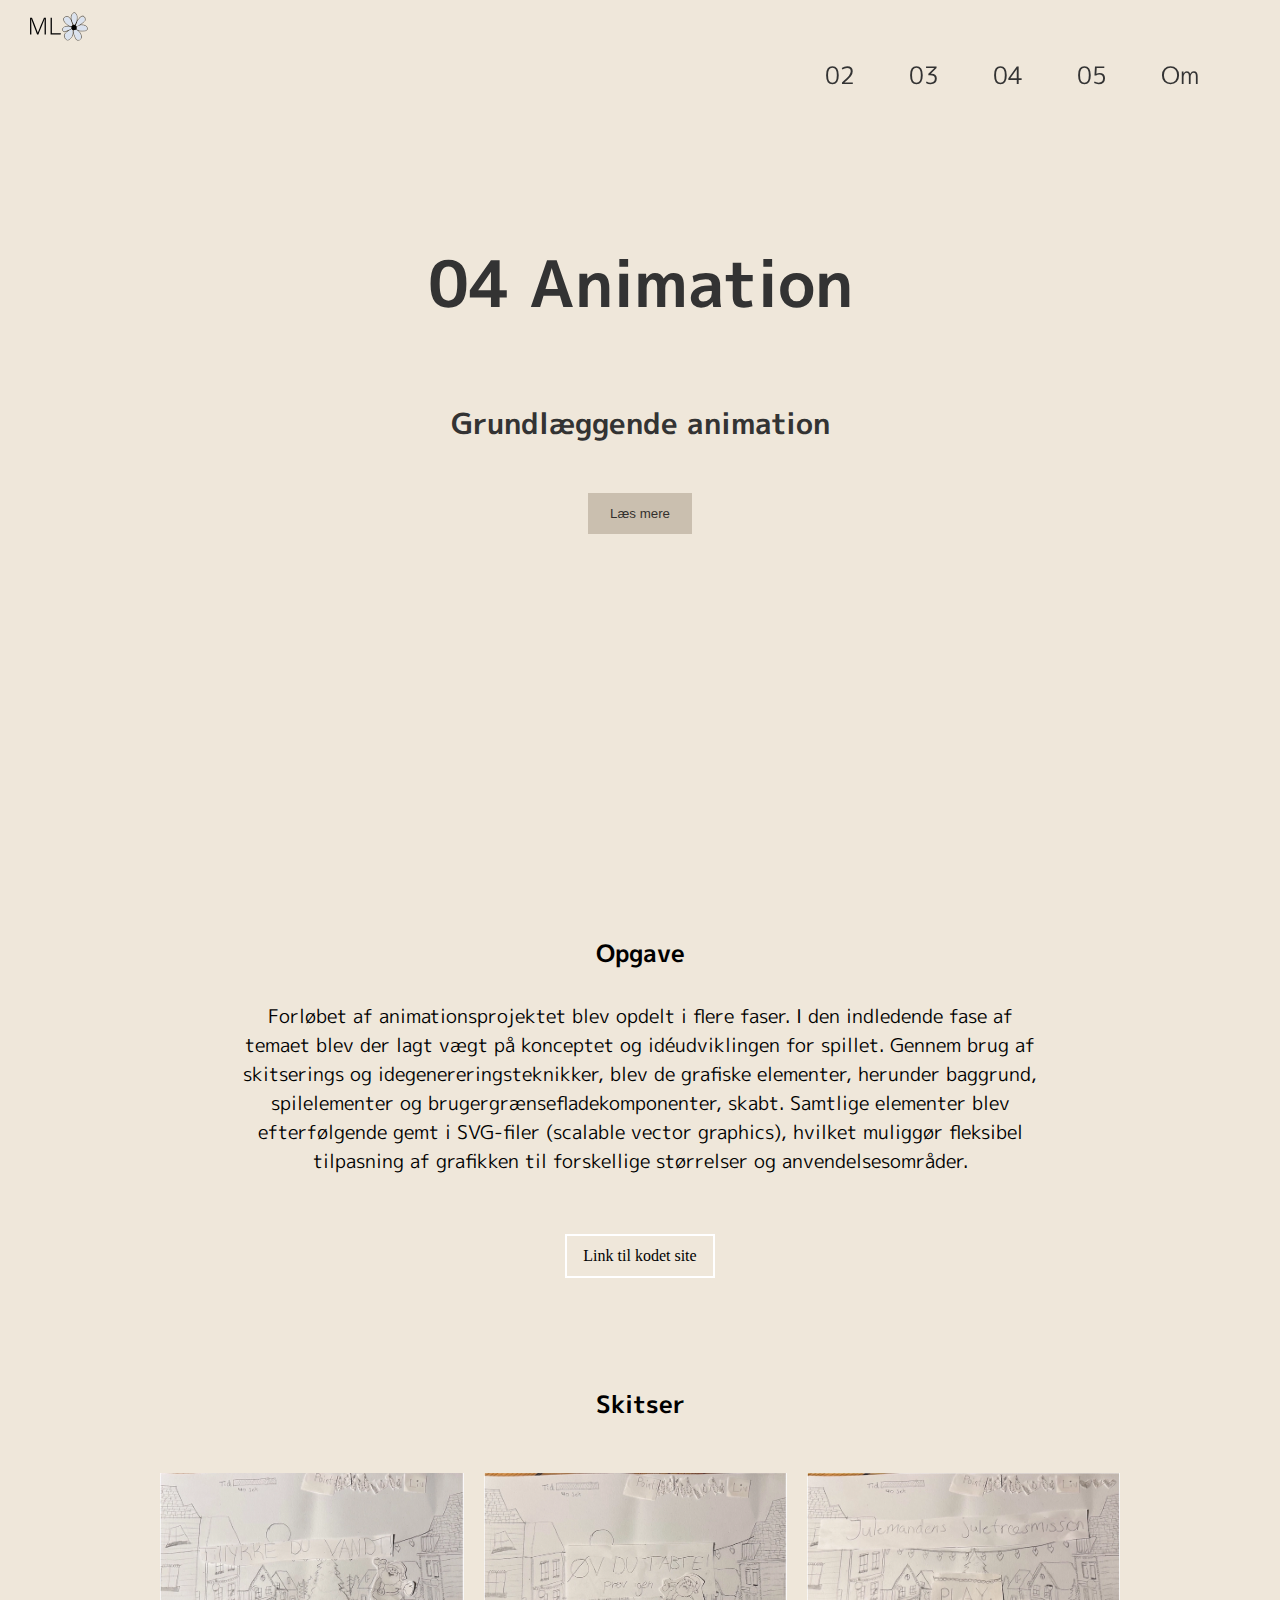
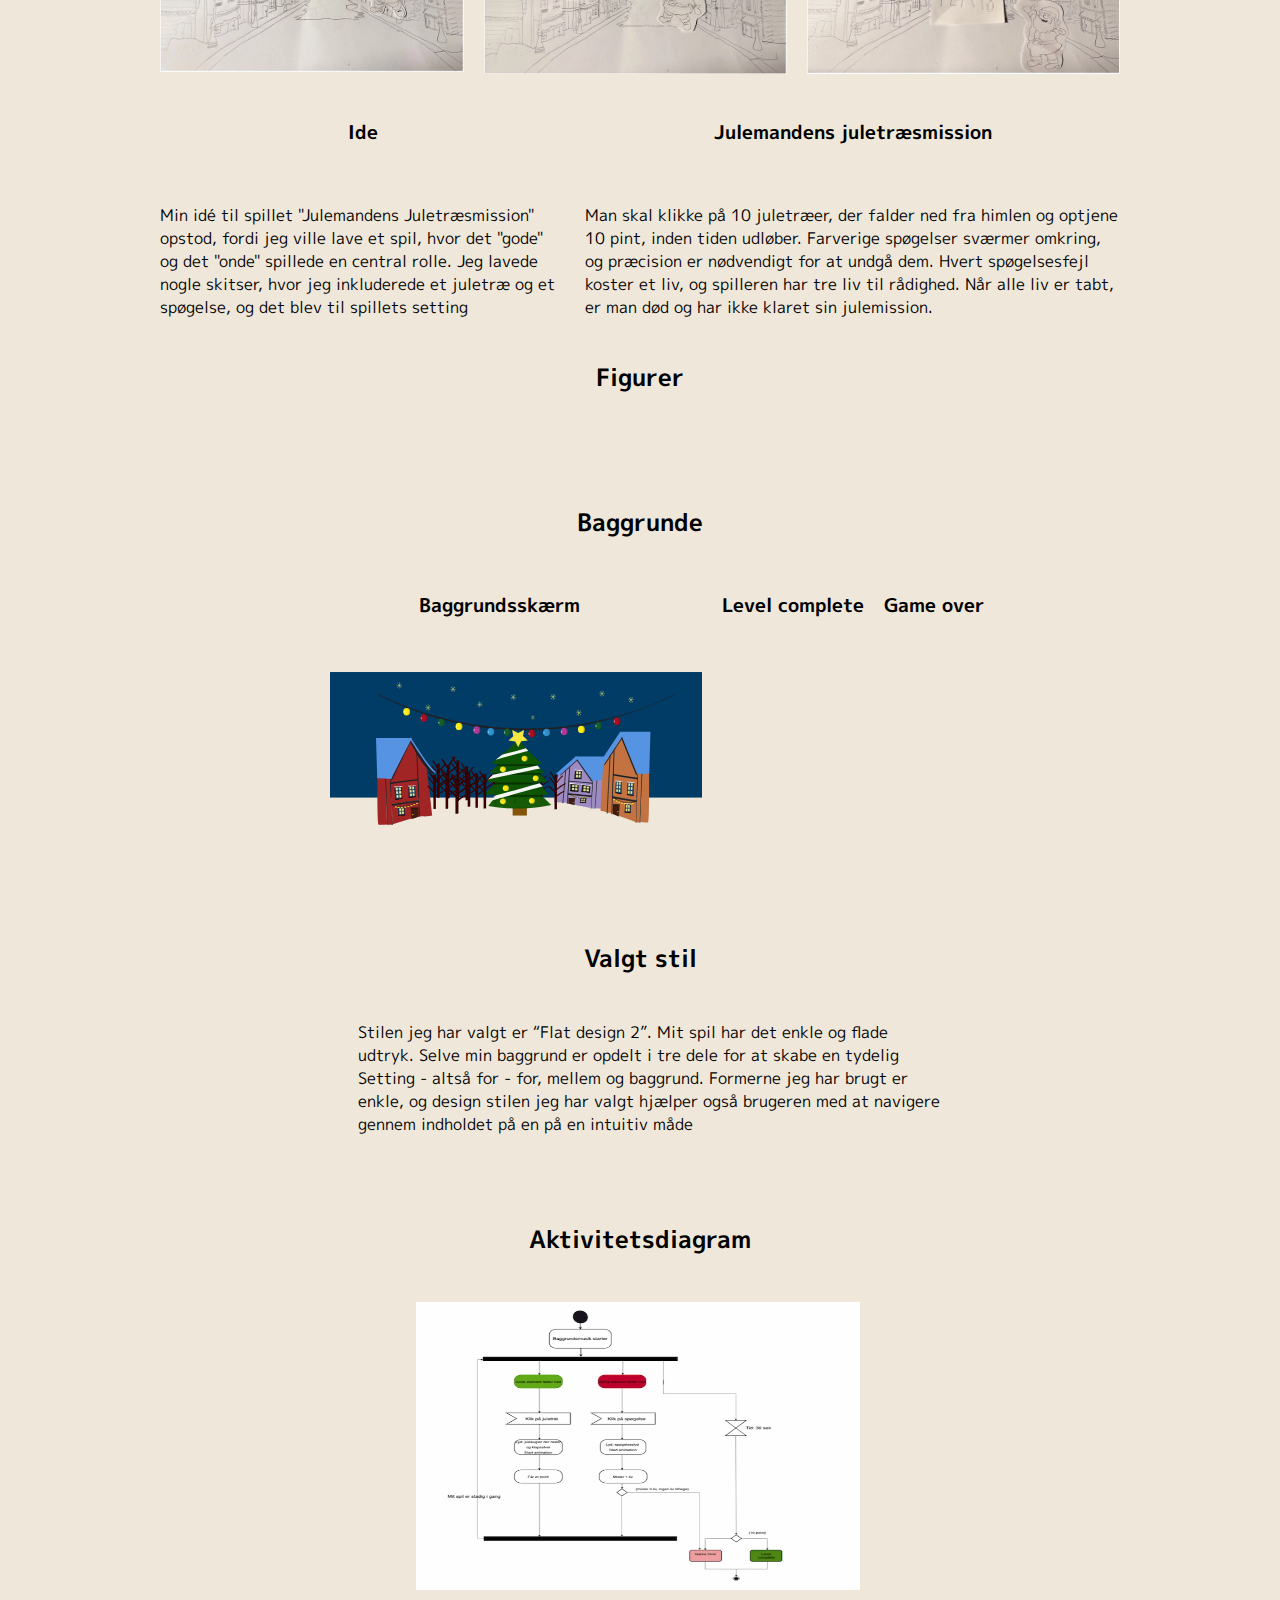
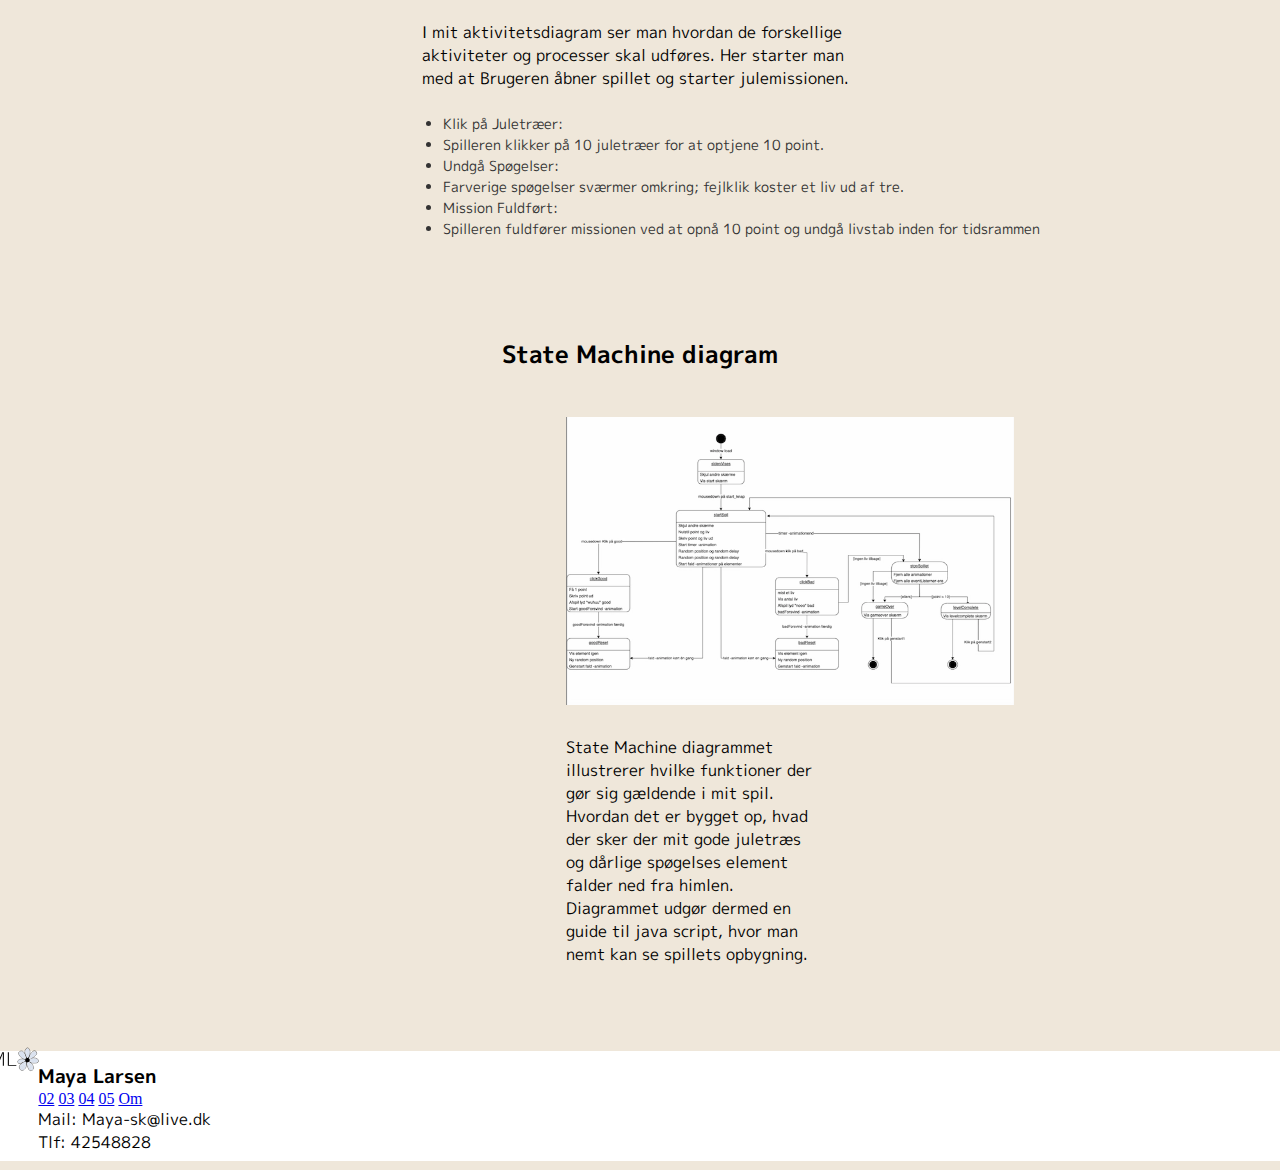
==== commit 93640f20: "alt" ====
--- a/animation.html
+++ b/animation.html
@@ -295,6 +295,8 @@
                         <a href="om.html">Om</a>
 
                         <div>
+                            <p> Mail: Maya-sk@live.dk</p>
+                            <p> Tlf: 42548828</p>
 
                         </div>
                     </div>
--- a/style.css
+++ b/style.css
@@ -248,8 +248,8 @@
 
 .tekststart02 p {
   text-align: center;
-  margin-inline: 1%;
-  padding-inline: 24%;
+  margin-inline: 25%;
+  padding-inline: 2%;
   margin-top: 2%;
   font-family: "M PLUS 1p", sans-serif;
   font-size: 1.1rem;
@@ -462,10 +462,10 @@
 .kode p {
   text-align: center;
   margin-inline: 1%;
-  padding-inline: 14%;
   margin-top: 4%;
   font-family: "M PLUS 1p", sans-serif;
   font-size: 1.1rem;
+  padding-inline: 20%;
 }
 
 /* 02 kode billeder */
@@ -533,6 +533,16 @@
   margin-top: 11%;
 }
 
+.tekststart03 p {
+  text-align: center;
+  margin-inline: 1%;
+  padding-inline: 24%;
+  margin-top: 2%;
+  font-family: "M PLUS 1p", sans-serif;
+  font-size: 1.1rem;
+  padding-bottom: 3%;
+}
+
 /* 03 procesdokumentation tekst */
 
 .brainstormtekst {
@@ -546,9 +556,15 @@
   color: #333;
   font-size: 1.2rem;
   font-family: "M PLUS 1p", sans-serif;
-  margin-left: 19%;
+  margin-left: 3%;
   margin-top: 2%;
   text-align: center;
+}
+.billederoverskrift h3 {
+  text-align: center;
+  font-family: "M PLUS 1p", sans-serif;
+  font-size: 1.3rem;
+  color: #333;
 }
 
 .procesunderoverskrift1 {
@@ -571,6 +587,51 @@
   height: 139%;
 }
 
+@media (max-width: 767px) {
+  .grid_1_1_1_4billede {
+    display: grid;
+    grid-template-columns: 1fr;
+    gap: 16px;
+    max-width: 70%;
+    margin-top: -3%;
+  }
+
+  .grid_1_1_1_4billede img {
+    width: 100%;
+    height: auto;
+    margin-inline: 70px;
+  }
+  .brainstormtekst {
+    color: #333;
+    font-size: 1.1rem;
+    font-family: "M PLUS 1p", sans-serif;
+    text-align: center;
+    margin-top: 2%;
+  }
+  .procesunderoverskrift1 {
+    color: #333;
+    font-size: 1.3rem;
+    margin-left: 6%;
+    margin-top: 8%;
+    text-align: center;
+  }
+  .tekststart03 p {
+    padding-inline: 5%;
+    margin-top: 2%;
+    font-family: "M PLUS 1p", sans-serif;
+    font-size: 1.1rem;
+    margin-inline: 10px;
+  }
+  .link h3 {
+    color: #333;
+    font-size: 1.2rem;
+    font-family: "M PLUS 1p", sans-serif;
+    margin-left: 5%;
+    margin-top: 2%;
+    margin-inline: 30px;
+  }
+}
+
 .brainstormtekst1 {
   color: #333;
   font-size: 1.1rem;
@@ -599,9 +660,12 @@
 }
 .ux4 {
   margin-left: 98px;
-}
+  padding-bottom: 138px;
+}
+
 .ux5 {
   margin-left: 105px;
+  padding-bottom: 138px;
 }
 
 /* BURGER */
@@ -739,7 +803,7 @@
 .state {
   width: 448px;
   height: 288px;
-  margin-left: 478px;
+  margin-left: 556px;
 }
 
 .aktivi {
@@ -768,7 +832,7 @@
   margin-top: 27px;
   padding-bottom: 45px;
   margin-inline: 456px;
-  margin-left: 476px;
+  margin-left: 556px;
 }
 
 /* indhold */
@@ -833,6 +897,29 @@
   text-align: center;
   padding-bottom: 45px;
   margin-top: 26px;
+}
+
+@media (max-width: 767px) {
+  .ptema5 {
+    padding-bottom: 20px;
+    margin: 0;
+  }
+
+  .headlinevideo,
+  .youtube,
+  .pvideo,
+  .separationslinje,
+  .separationslinje1,
+  .redesignstarttek,
+  .researchtekst,
+  .researchbillede {
+    margin: 0;
+  }
+  .sesamvideo {
+    margin-left: 520px;
+    margin-top: -93px;
+    padding-bottom: 62px;
+  }
 }
 
 @media screen and (min-width: 800px) {
@@ -969,10 +1056,10 @@
 /* laver footer færdig !!! */
 
 footer {
-  background-color: white; /* Ændret til hvid baggrundsfarve */
+  background-color: white;
   padding-top: 2rem;
   padding-bottom: 2rem;
-  position: fixed;
+  position: relative;
   bottom: 0;
   width: 100%;
 }
@@ -1005,11 +1092,24 @@
 }
 
 @media (max-width: 767px) {
+  body {
+    margin-bottom: 60px;
+    position: relative;
+    min-height: 100%;
+  }
+
+  main {
+    padding-bottom: 60px; /* Tilføj padding i bunden af indholdet svarende til footerens højde */
+  }
+
   footer {
     padding-top: 1rem;
     padding-bottom: 10px;
-    position: relative;
-    z-index: 1000;
+    position: fixed;
+    bottom: 0;
+    width: 100%;
+    background-color: white;
+    z-index: 999;
   }
 
   .grid_footer {
@@ -1020,11 +1120,11 @@
   .footer_logo {
     width: 15%;
     margin-left: 0;
-    margin-top: -15px; /* Juster denne værdi */
-    margin-bottom: 10px; /* Juster denne værdi */
+    margin-top: -15px;
+    margin-bottom: 10px;
   }
 
   .wiremobil img {
-    width: 80%; /* Juster bredden efter behov */
-  }
-}
+    width: 80%;
+  }
+}
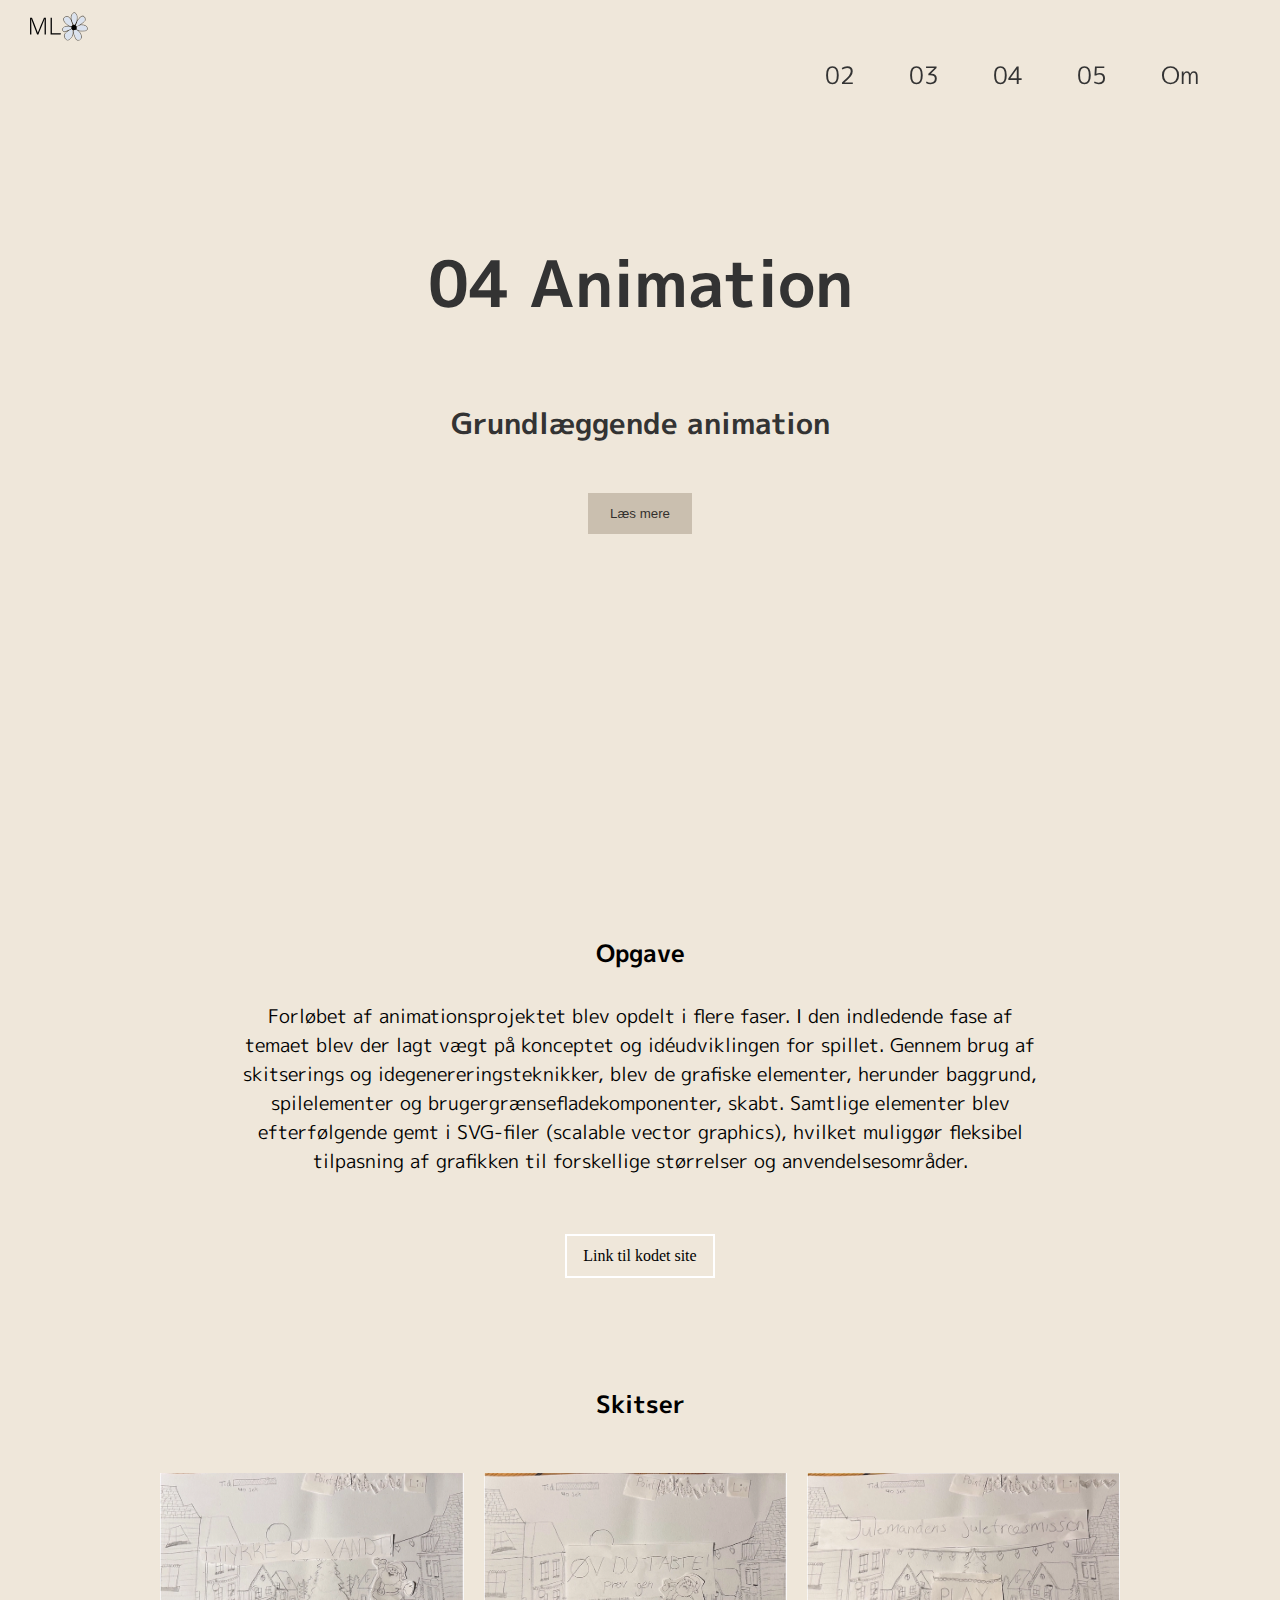
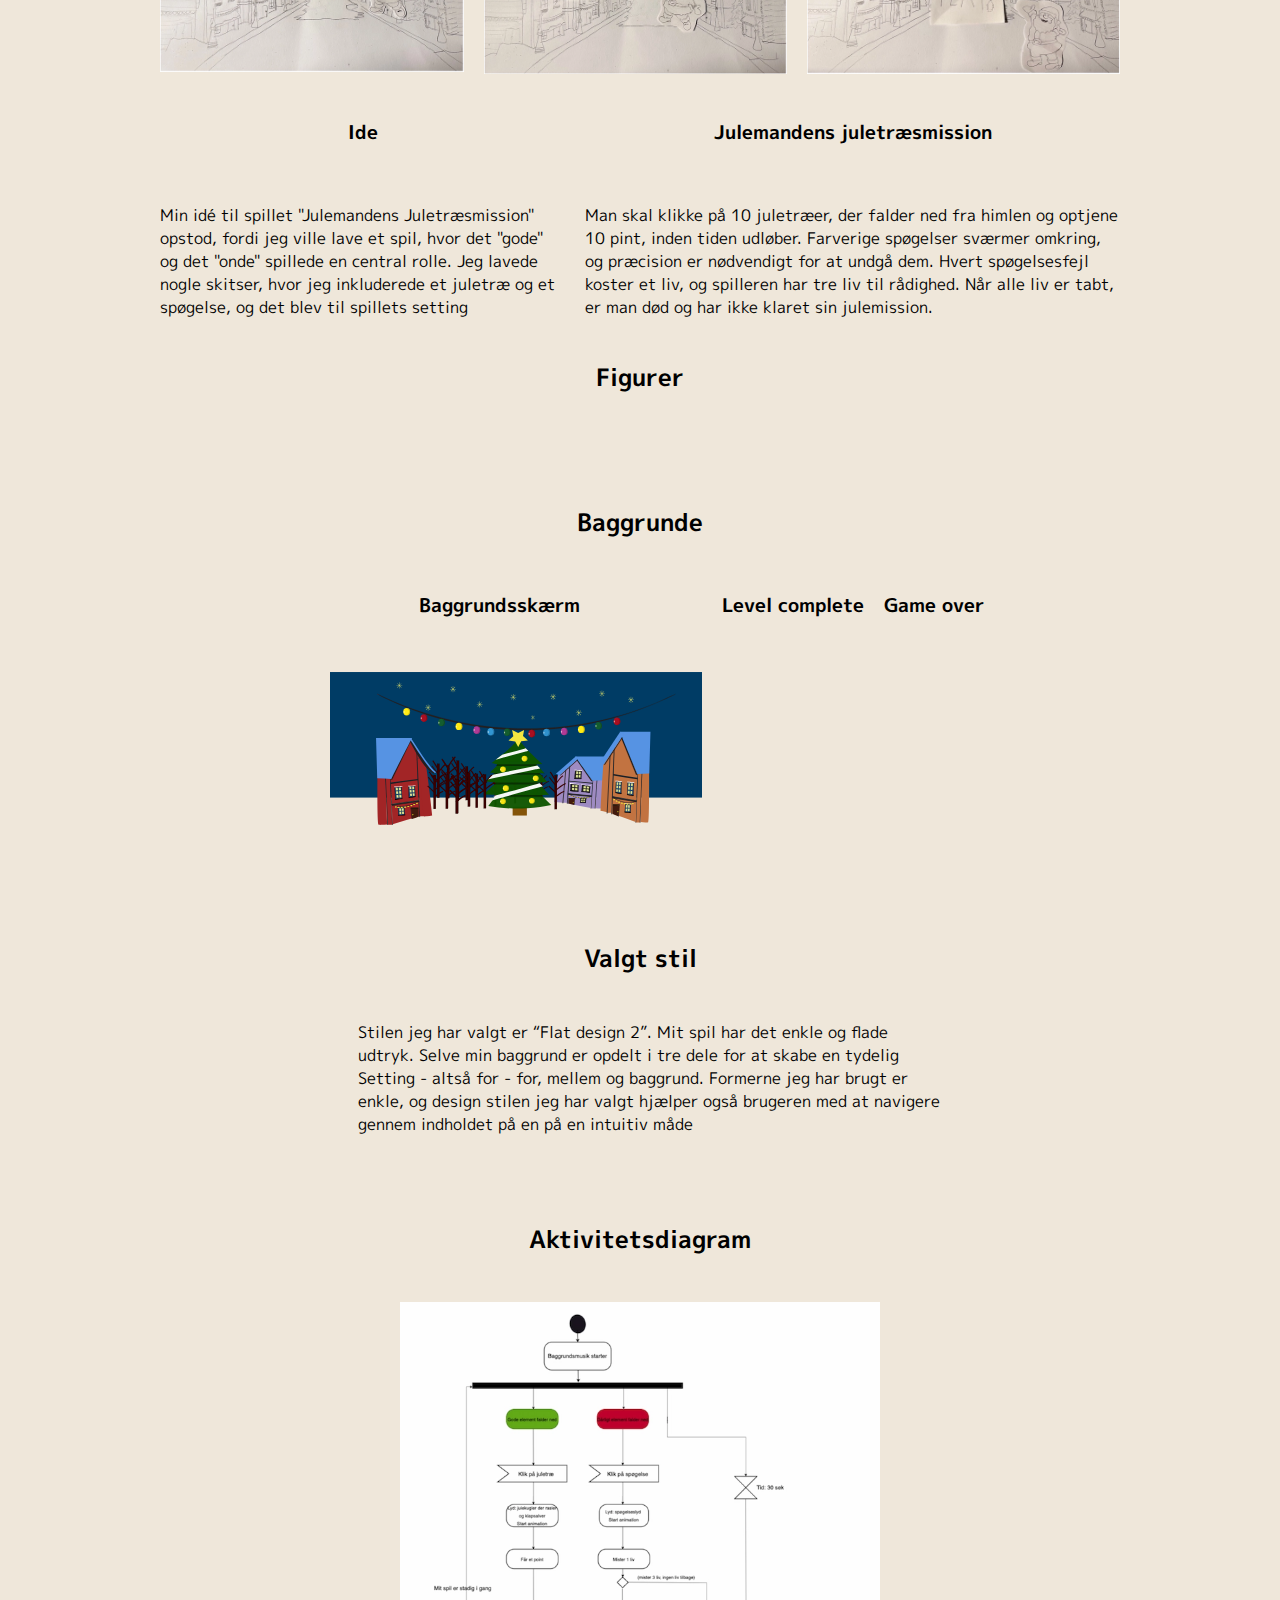
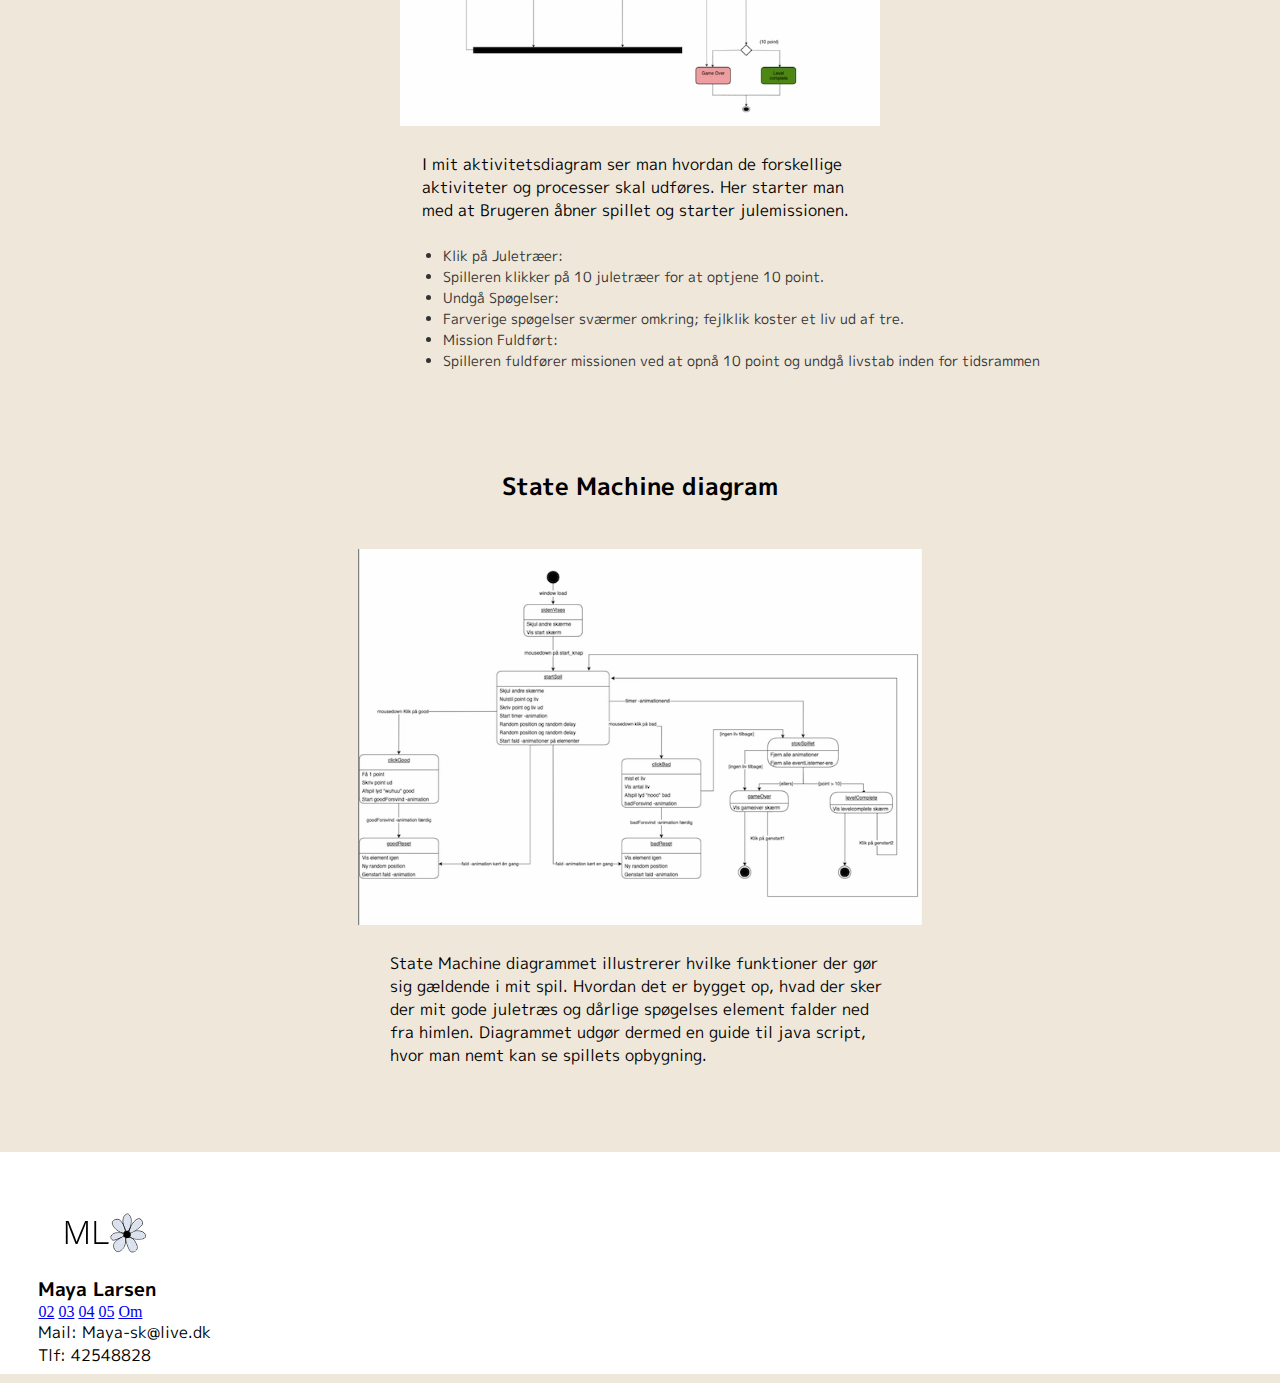
==== commit d657b258: "alle" ====
--- a/animation.html
+++ b/animation.html
@@ -4,14 +4,16 @@
 <head>
     <meta charset="UTF-8">
     <meta name="viewport" content="width=device-width, initial-scale=1.0">
-    <title>Document</title>
+    <title>Portfolio</title>
     <style>
         @import url('https://fonts.googleapis.com/css2?family=Dela+Gothic+One&family=M+PLUS+1p:wght@100&family=Open+Sans&family=Oranienbaum&family=Oregano&family=PT+Sans+Narrow&family=Rajdhani&family=Roboto:wght@100&display=swap');
     </style>
-    <link rel="apple-touch-icon" sizes="180x180" href="/favicon_io-2/apple-touch-icon.png">
-    <link rel="icon" type="image/png" sizes="32x32" href="/favicon_io-2/favicon-32x32.png">
-    <link rel="icon" type="image/png" sizes="16x16" href="/favicon_io-2/favicon-16x16.png">
-    <link rel="manifest" href="/favicon_io-2/site.webmanifest">
+    <link rel="apple-touch-icon" sizes="180x180" href="/favicon.ico/apple-touch-icon.png">
+    <link rel="icon" type="image/png" sizes="32x32" href="/favicon.ico/favicon-32x32.png">
+    <link rel="icon" type="image/png" sizes="16x16" href="/favicon.ico/favicon-16x16.png">
+    <link rel="manifest" href="/favicon.ico/site.webmanifest">
+
+
     <link rel="stylesheet" href="style.css">
 </head>
 
@@ -193,7 +195,8 @@
 
 
 
-                            <div><img class="aktivi" src="img/billederwebp/aktivitetsdiagram-kopi.webp" alt=""></div>
+                            <div class="test"> <img class="aktivi" src="img/billederwebp/aktivitetsdiagram-kopi.webp"
+                                    alt=""></div>
                             <div>
                                 <div class="statetekst">
                                     <p>I mit aktivitetsdiagram ser man hvordan de forskellige aktiviteter og processer
@@ -245,7 +248,7 @@
                     <h2>State Machine diagram</h2>
                 </div>
 
-                <div><img class="state" src="img/billederwebp/statemachine-kopi.webp" alt="">
+                <div class="test"><img class="state" src="img/billederwebp/statemachine-kopi.webp" alt="">
                 </div>
                 <div class="sttekst">
                     <p>State Machine diagrammet illustrerer hvilke funktioner der gør sig gældende i
@@ -282,7 +285,7 @@
 
                     <div class="grid_footer">
                         <div class="grid_logo_footer">
-                            <div class="footer_logo"> <img src="svg/svglogo.svg" alt="Logo">
+                            <div class="footer_logo"> <img class="imglogo" src="svg/svglogo.svg" alt="Logo">
                             </div>
                             <div class="footernavn">
                                 <h3>Maya Larsen</h3>
--- a/style.css
+++ b/style.css
@@ -53,9 +53,6 @@
   font-size: x-large;
   text-align: center;
   font-family: "M PLUS 1p", sans-serif;
-}
-
-@media screen and (min-width: 800px) {
 }
 
 .menu {
@@ -159,17 +156,6 @@
   padding-top: 2px;
 }
 
-@media screen and (min-width: 800px) {
-  .grid_1_1_1_1billede {
-    grid-template-columns: 1fr 1fr;
-  }
-}
-@media screen and (min-width: 1200px) {
-  .grid_1_1_1_1billede {
-    grid-template-columns: 1fr 1fr 1fr 1fr;
-  }
-}
-
 .grid_1_1_1_1billede > div {
   justify-self: center;
 }
@@ -209,15 +195,6 @@
   margin-bottom: 41%;
 }
 
-/* Mobil forside billeder */
-@media screen and (max-width: 768px) {
-  .grid1_1_1_1titel {
-    grid-template-columns: 1fr;
-    margin-left: 0;
-    text-align: center; /* Centrer teksten for mindre skærme */
-  }
-}
-
 /* 02 web titel og billede og knap */
 
 .web h3 {
@@ -248,8 +225,8 @@
 
 .tekststart02 p {
   text-align: center;
-  margin-inline: 25%;
-  padding-inline: 2%;
+  margin-inline: 1%;
+  padding-inline: 24%;
   margin-top: 2%;
   font-family: "M PLUS 1p", sans-serif;
   font-size: 1.1rem;
@@ -397,12 +374,6 @@
   justify-content: center;
   padding-top: 40px;
   display: none;
-}
-
-@media screen and (min-width: 800px) {
-  .buttonContainer {
-    display: flex;
-  }
 }
 
 .scroll-down-btn {
@@ -587,51 +558,6 @@
   height: 139%;
 }
 
-@media (max-width: 767px) {
-  .grid_1_1_1_4billede {
-    display: grid;
-    grid-template-columns: 1fr;
-    gap: 16px;
-    max-width: 70%;
-    margin-top: -3%;
-  }
-
-  .grid_1_1_1_4billede img {
-    width: 100%;
-    height: auto;
-    margin-inline: 70px;
-  }
-  .brainstormtekst {
-    color: #333;
-    font-size: 1.1rem;
-    font-family: "M PLUS 1p", sans-serif;
-    text-align: center;
-    margin-top: 2%;
-  }
-  .procesunderoverskrift1 {
-    color: #333;
-    font-size: 1.3rem;
-    margin-left: 6%;
-    margin-top: 8%;
-    text-align: center;
-  }
-  .tekststart03 p {
-    padding-inline: 5%;
-    margin-top: 2%;
-    font-family: "M PLUS 1p", sans-serif;
-    font-size: 1.1rem;
-    margin-inline: 10px;
-  }
-  .link h3 {
-    color: #333;
-    font-size: 1.2rem;
-    font-family: "M PLUS 1p", sans-serif;
-    margin-left: 5%;
-    margin-top: 2%;
-    margin-inline: 30px;
-  }
-}
-
 .brainstormtekst1 {
   color: #333;
   font-size: 1.1rem;
@@ -679,6 +605,8 @@
   z-index: 9999;
   position: relative;
 }
+
+/* burger mobil og menulinje */
 
 .burger .line {
   width: 100%;
@@ -800,18 +728,27 @@
   margin-left: 198px;
 }
 
-.state {
+/* .state {
   width: 448px;
   height: 288px;
   margin-left: 556px;
+} */
+
+.state {
+  width: 50%;
+}
+
+.test {
+  display: flex;
+  justify-content: center;
 }
 
 .aktivi {
-  width: 444px;
+  /*   width: 444px;
   height: 288px;
-  margin-left: 256px;
-}
-
+  margin-left: 256px; */
+  width: 50%;
+}
 .statetekst {
   padding-bottom: 45px;
   margin-left: 101px;
@@ -832,7 +769,7 @@
   margin-top: 27px;
   padding-bottom: 45px;
   margin-inline: 456px;
-  margin-left: 556px;
+  inline-size: 500px;
 }
 
 /* indhold */
@@ -899,10 +836,363 @@
   margin-top: 26px;
 }
 
+.sesamvideo {
+  margin: 0;
+  margin-left: 512px;
+}
+
+.animationImgContainer > h2 {
+  text-align: center;
+  padding-bottom: 51px;
+}
+
+.ide h3 {
+  text-align: center;
+  margin-bottom: 58px;
+}
+
+.kodebillede {
+  width: 490px;
+  margin-left: -123px;
+  margin-top: -7px;
+  margin-right: -53px;
+}
+
+.kodebillede1 {
+  width: 331px;
+  margin-left: 91px;
+  margin-top: -7px;
+  margin-right: -53px;
+}
+
+.testbillede {
+  width: 424px;
+  margin-left: -25px;
+  margin-top: 13px;
+  padding-bottom: 59px;
+}
+
+/* om mig */
+
+.billede2 {
+  display: grid;
+  margin-left: 8%;
+  width: 636px;
+  margin-left: 902px;
+  margin-top: 17px;
+}
+
+.mig {
+  width: 610px;
+  margin-left: 53px;
+  margin-top: -349px;
+}
+
+.omoverskrift,
+.kvalitekst {
+  font-size: 1.8rem;
+  top: -19px;
+  color: #333;
+  font-family: "M PLUS 1p", sans-serif;
+  text-align: center;
+}
+
+.kvalitekst {
+  font-size: 1.1rem;
+  margin-top: -464px;
+}
+
+.kvalip {
+  margin-left: 633px;
+  color: #333;
+  font-size: 1rem;
+  font-family: "M PLUS 1p", sans-serif;
+  margin-top: 33px;
+  line-height: 36px;
+  margin-right: 469px;
+  padding-bottom: 256px;
+}
+
+.li {
+  margin-bottom: 12px;
+}
+
+@media (max-width: 600px) {
+  .billede2 {
+    width: 351px;
+    margin-inline: 30px;
+    padding-bottom: 400px;
+  }
+
+  .kvalitekst {
+    font-size: 1.1rem;
+    margin-top: 100px;
+  }
+
+  .mig {
+    width: 100%;
+    margin-inline: 30px;
+    /* Juster eller fjern denne margin-top efter behov */
+  }
+
+  .kvalip {
+    /* margin-inline: 100px; Erstattes med margin-left og margin-right */
+    margin-left: 100px;
+    margin-right: 100px;
+    padding-top: 50px;
+  }
+}
+
+@media screen and (min-width: 800px) {
+  .fullscreen {
+    height: 80vh;
+  }
+}
+
+.p02headline p {
+  margin-inline: 1%;
+  padding-inline: 24%;
+  margin-top: 2%;
+  margin: 0;
+  padding: 3% 93px;
+  font-family: "M PLUS 1p", sans-serif;
+  font-size: 1.2rem;
+}
+
+/* laver footer færdig !!! */
+
+/* footer {
+  background-color: white;
+  padding-top: 2rem;
+  padding-bottom: 2rem;
+  position: relative;
+  bottom: 0;
+  width: 100%;
+}
+
+.grid_footer {
+  margin-left: 3%;
+  margin-bottom: -25px;
+}
+
+.grid_footer > ul {
+  list-style: none;
+}
+
+a footer {
+  align-items: center;
+  justify-content: space-between;
+}
+
+.footer_logo {
+  width: 6%;
+  margin-left: -4rem;
+  margin-top: -53px;
+  margin-bottom: -23px;
+  line-height: 21px;
+  margin-bottom: -25px;
+} */
+
+.wiremobil img {
+  width: 50%;
+}
+/* mobil footer */
+
+footer {
+  background-color: white;
+  padding: 0rem;
+}
+
+.imglogo {
+  width: 35%;
+}
+
+/* ny footer som først træder i kraft når skærmen er min 800px */
+@media (min-width: 800px) {
+  footer {
+    padding-top: 2rem;
+    padding-bottom: 2rem;
+    position: relative;
+    bottom: 0;
+    width: 100%;
+  }
+  .imglogo {
+    width: 10%;
+  }
+
+  .state {
+    width: 40%;
+  }
+
+  .grid_footer {
+    margin-left: 3%;
+    margin-bottom: -25px;
+  }
+
+  .grid_footer > ul {
+    list-style: none;
+  }
+
+  a footer {
+    align-items: center;
+    justify-content: space-between;
+  }
+
+  /* .footer_logo {
+    width: 6%;
+    margin-left: -4rem;
+    margin-top: -53px;
+    margin-bottom: -23px;
+    line-height: 21px;
+    margin-bottom: -25px;
+  } */
+}
+/* @media (max-width: 767px) {
+  footer {
+    padding-top: 1rem;
+    padding-bottom: 10px;
+    position: relative;
+    bottom: 0;
+    width: 100%;
+    background-color: white;
+    z-index: 999;
+  }
+
+  .grid_footer {
+    margin-left: 2%;
+    margin-bottom: -13px;
+  }
+
+  .footer_logo {
+    width: 15%;
+    margin-left: 0;
+    margin-top: -15px;
+    margin-bottom: 10px;
+  }
+
+  .wiremobil img {
+    width: 80%;
+  }
+} */
+
+@media screen and (min-width: 800px) {
+}
+
+@media screen and (min-width: 800px) {
+  .grid_1_1_1_1billede {
+    grid-template-columns: 1fr 1fr;
+  }
+}
+@media screen and (min-width: 1200px) {
+  .grid_1_1_1_1billede {
+    grid-template-columns: 1fr 1fr 1fr 1fr;
+  }
+}
+
+/* Mobil forside billeder */
+@media screen and (max-width: 768px) {
+  .grid1_1_1_1titel {
+    grid-template-columns: 1fr;
+    margin-left: 0;
+    text-align: center; /* Centrer teksten for mindre skærme */
+  }
+}
+
+@media screen and (min-width: 800px) {
+  .buttonContainer {
+    display: flex;
+  }
+}
+@media screen and (max-width: 800px) {
+  .tekststart02 p {
+    margin-top: 3%;
+    font-size: 1.1rem;
+    padding-bottom: 3%;
+    margin-inline: 7px;
+    padding-inline: 30px;
+  }
+}
+
+@media (max-width: 767px) {
+  .grid_1_1_1_4billede {
+    display: grid;
+    grid-template-columns: 1fr;
+    gap: 16px;
+    max-width: 70%;
+    margin-top: -3%;
+  }
+
+  .grid_1_1_1_4billede img {
+    width: 100%;
+    height: auto;
+    margin-inline: 70px;
+  }
+  .brainstormtekst {
+    color: #333;
+    font-size: 1.1rem;
+    font-family: "M PLUS 1p", sans-serif;
+    text-align: center;
+    margin-top: 2%;
+  }
+  .procesunderoverskrift1 {
+    color: #333;
+    font-size: 1.3rem;
+    margin-left: 6%;
+    margin-top: 8%;
+    text-align: center;
+  }
+  .tekststart03 p {
+    padding-inline: 5%;
+    margin-top: 2%;
+    font-family: "M PLUS 1p", sans-serif;
+    font-size: 1.1rem;
+    margin-inline: 10px;
+  }
+  .link h3 {
+    color: #333;
+    font-size: 1.2rem;
+    font-family: "M PLUS 1p", sans-serif;
+    margin-left: 5%;
+    margin-top: 2%;
+    margin-inline: 30px;
+  }
+}
+
+@media screen and (max-width: 800px) {
+  .svg {
+    margin-left: 10px;
+    width: 323px;
+  }
+  .stilp {
+    margin-inline: 40px;
+  }
+  .aktivi {
+    /* width: 254px;
+    height: 288px;
+    margin-left: 110px;  */
+    /*    width: 100%; */
+  }
+  .statetekst {
+    margin-inline: 90px;
+  }
+  .aktivitekst {
+    margin-left: 70px;
+  }
+  /* .state {
+    margin-left: 20px;
+  } */
+  .sttekst {
+    margin-left: 30px;
+    margin-inline: 50px;
+  }
+}
+
 @media (max-width: 767px) {
   .ptema5 {
-    padding-bottom: 20px;
-    margin: 0;
+    padding-bottom: 20px; /* Juster efter behov */
+    margin-inline: 0;
+    margin-left: 0;
+    margin-top: 20px; /* Juster efter behov */
   }
 
   .headlinevideo,
@@ -912,13 +1202,14 @@
   .separationslinje1,
   .redesignstarttek,
   .researchtekst,
-  .researchbillede {
+  .researchbillede,
+  .design {
     margin: 0;
+    margin-inline: 10px;
   }
   .sesamvideo {
-    margin-left: 520px;
-    margin-top: -93px;
-    padding-bottom: 62px;
+    margin: 0;
+    padding-bottom: 20px;
   }
 }
 
@@ -928,203 +1219,3 @@
     justify-content: center;
   }
 }
-
-.animationImgContainer > h2 {
-  text-align: center;
-  padding-bottom: 51px;
-}
-
-.ide h3 {
-  text-align: center;
-  margin-bottom: 58px;
-}
-
-.sesamvideo {
-  margin-left: 520px;
-  margin-top: -93px;
-  padding-bottom: 62px;
-}
-
-.kodebillede {
-  width: 490px;
-  margin-left: -123px;
-  margin-top: -7px;
-  margin-right: -53px;
-}
-
-.kodebillede1 {
-  width: 331px;
-  margin-left: 91px;
-  margin-top: -7px;
-  margin-right: -53px;
-}
-
-.testbillede {
-  width: 424px;
-  margin-left: -25px;
-  margin-top: 13px;
-  padding-bottom: 59px;
-}
-
-/* om mig */
-
-.billede2 {
-  display: grid;
-  margin-left: 8%;
-  width: 636px;
-  margin-left: 902px;
-  margin-top: 17px;
-}
-
-.mig {
-  width: 610px;
-  margin-left: 53px;
-  margin-top: -349px;
-}
-
-.omoverskrift,
-.kvalitekst {
-  font-size: 1.8rem;
-  top: -19px;
-  color: #333;
-  font-family: "M PLUS 1p", sans-serif;
-  text-align: center;
-}
-
-.kvalitekst {
-  font-size: 1.1rem;
-  margin-top: -464px;
-}
-
-.kvalip {
-  margin-left: 633px;
-  color: #333;
-  font-size: 1rem;
-  font-family: "M PLUS 1p", sans-serif;
-  margin-top: 33px;
-  line-height: 36px;
-  margin-right: 469px;
-  padding-bottom: 256px;
-}
-
-.li {
-  margin-bottom: 12px;
-}
-
-@media (max-width: 600px) {
-  .billede2 {
-    width: 351px;
-    margin-inline: 30px;
-    padding-bottom: 400px;
-  }
-
-  .kvalitekst {
-    font-size: 1.1rem;
-    margin-top: 100px;
-  }
-
-  .mig {
-    width: 100%;
-    margin-inline: 30px;
-    /* Juster eller fjern denne margin-top efter behov */
-  }
-
-  .kvalip {
-    /* margin-inline: 100px; Erstattes med margin-left og margin-right */
-    margin-left: 100px;
-    margin-right: 100px;
-    padding-top: 50px;
-  }
-}
-
-@media screen and (min-width: 800px) {
-  .fullscreen {
-    height: 80vh;
-  }
-}
-
-.p02headline p {
-  margin-inline: 1%;
-  padding-inline: 24%;
-  margin-top: 2%;
-  margin: 0; /* Fjern margin for at undgå ekstra mellemrum mellem sætningerne */
-  padding: 3% 93px; /* Juster padding efter behov */
-  font-family: "M PLUS 1p", sans-serif;
-  font-size: 1.2rem;
-}
-
-/* laver footer færdig !!! */
-
-footer {
-  background-color: white;
-  padding-top: 2rem;
-  padding-bottom: 2rem;
-  position: relative;
-  bottom: 0;
-  width: 100%;
-}
-
-.grid_footer {
-  margin-left: 3%;
-  margin-bottom: -25px;
-}
-
-.grid_footer > ul {
-  list-style: none;
-}
-
-a footer {
-  align-items: center;
-  justify-content: space-between;
-}
-
-.footer_logo {
-  width: 6%;
-  margin-left: -4rem;
-  margin-top: -53px;
-  margin-bottom: -23px;
-  line-height: 21px;
-  margin-bottom: -25px;
-}
-
-.wiremobil img {
-  width: 50%;
-}
-
-@media (max-width: 767px) {
-  body {
-    margin-bottom: 60px;
-    position: relative;
-    min-height: 100%;
-  }
-
-  main {
-    padding-bottom: 60px; /* Tilføj padding i bunden af indholdet svarende til footerens højde */
-  }
-
-  footer {
-    padding-top: 1rem;
-    padding-bottom: 10px;
-    position: fixed;
-    bottom: 0;
-    width: 100%;
-    background-color: white;
-    z-index: 999;
-  }
-
-  .grid_footer {
-    margin-left: 2%;
-    padding-bottom: 20px;
-  }
-
-  .footer_logo {
-    width: 15%;
-    margin-left: 0;
-    margin-top: -15px;
-    margin-bottom: 10px;
-  }
-
-  .wiremobil img {
-    width: 80%;
-  }
-}
